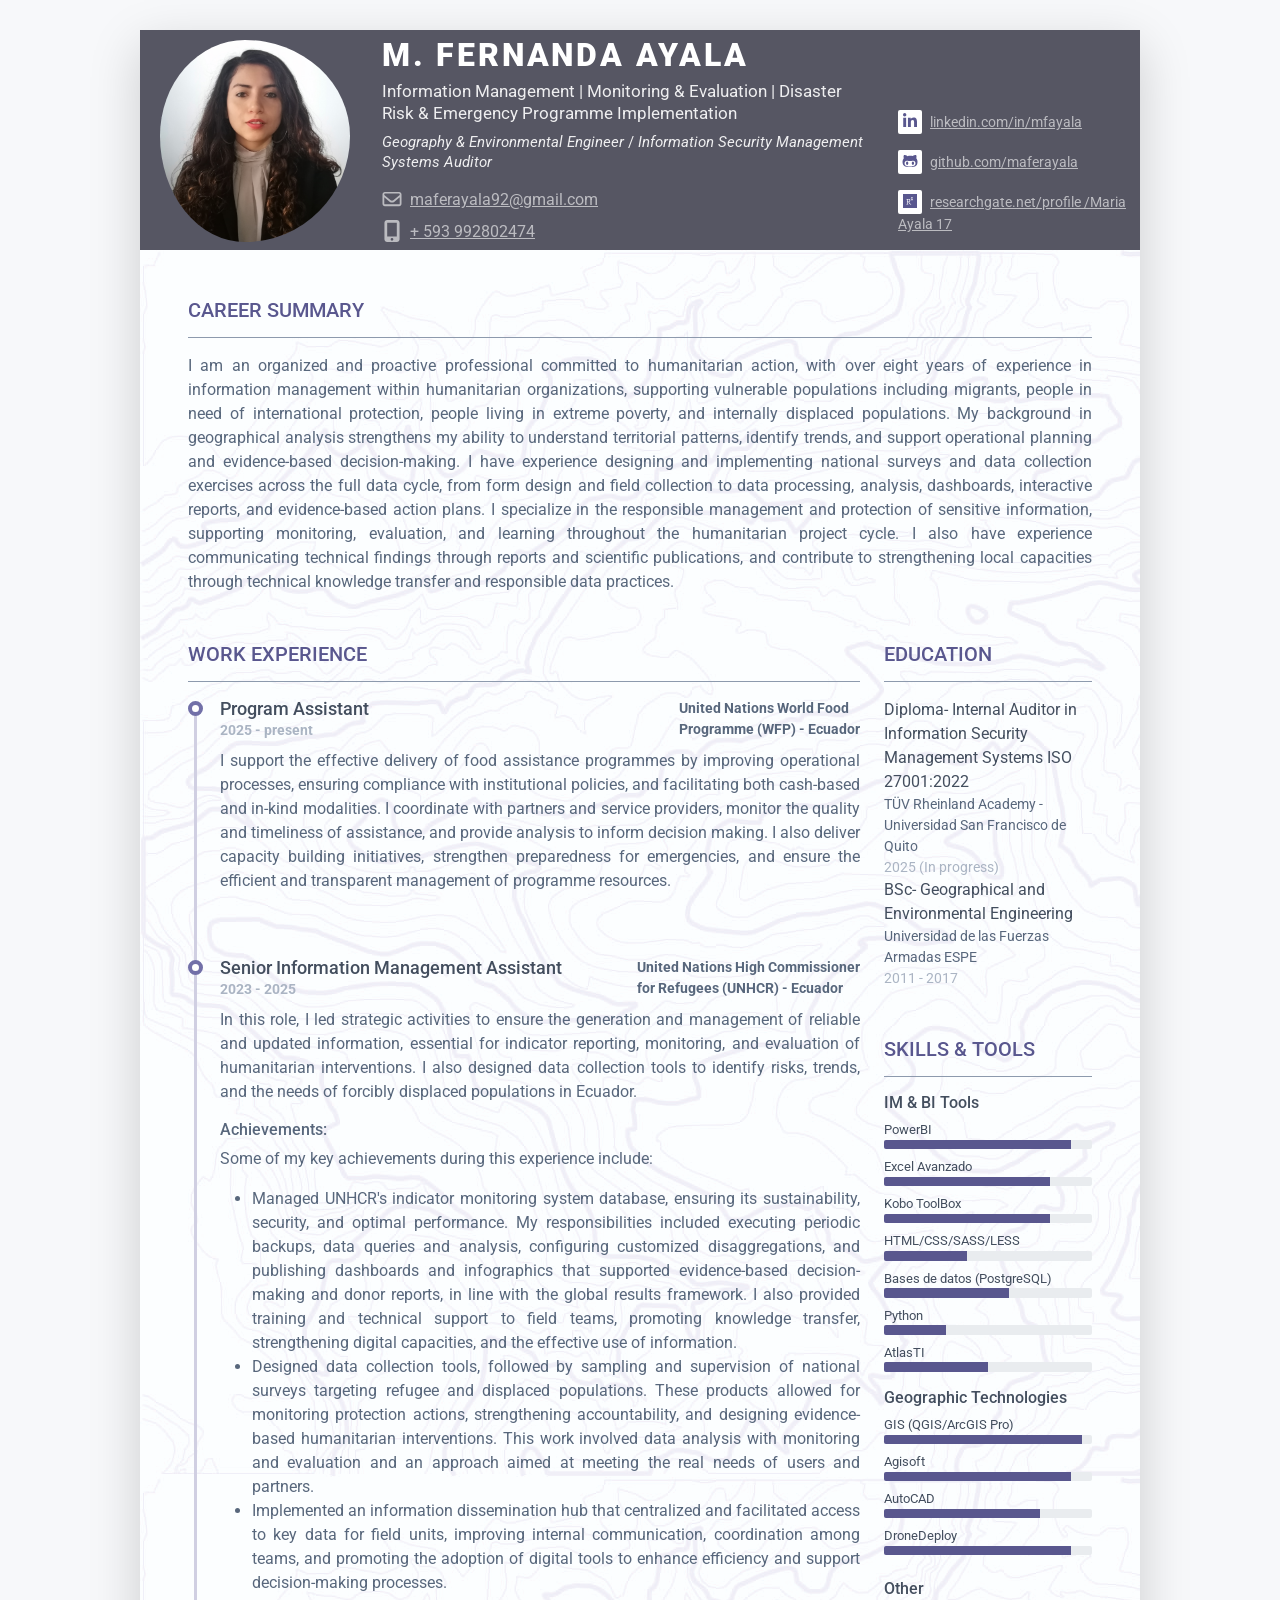
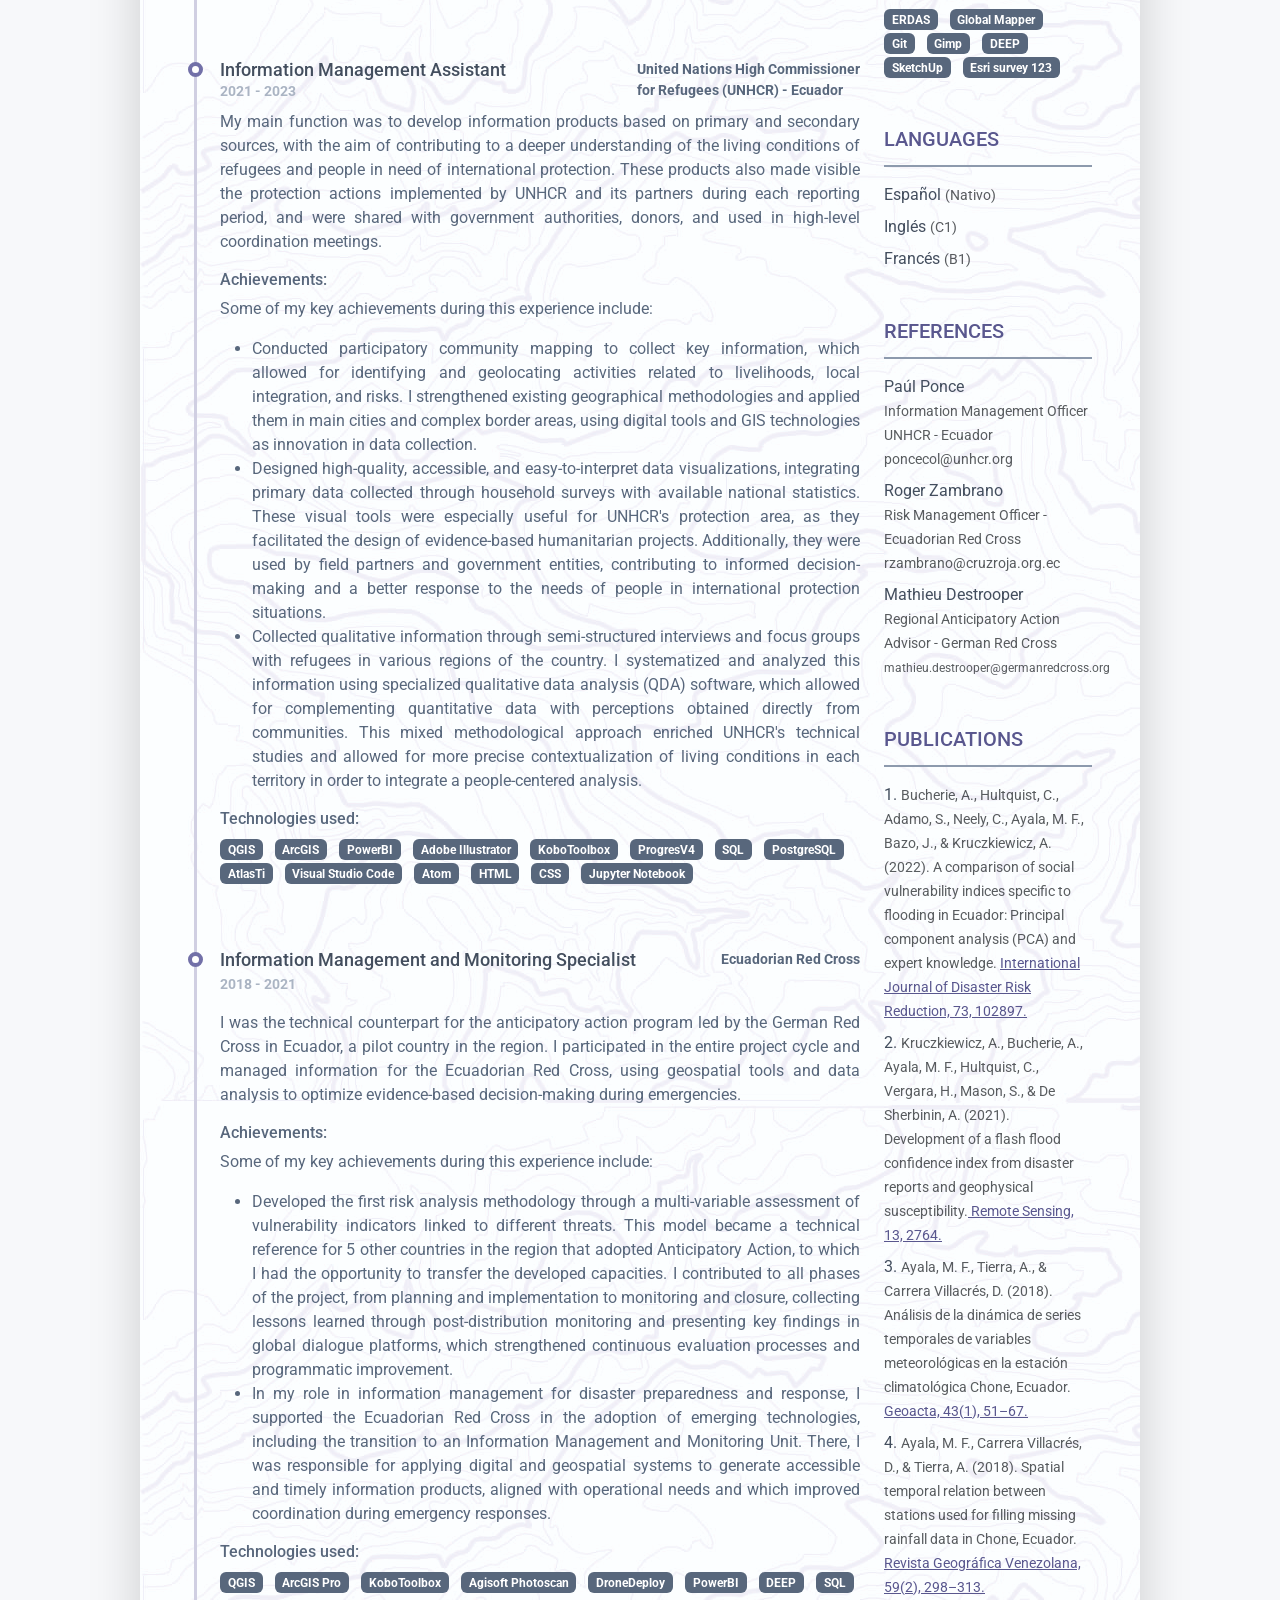
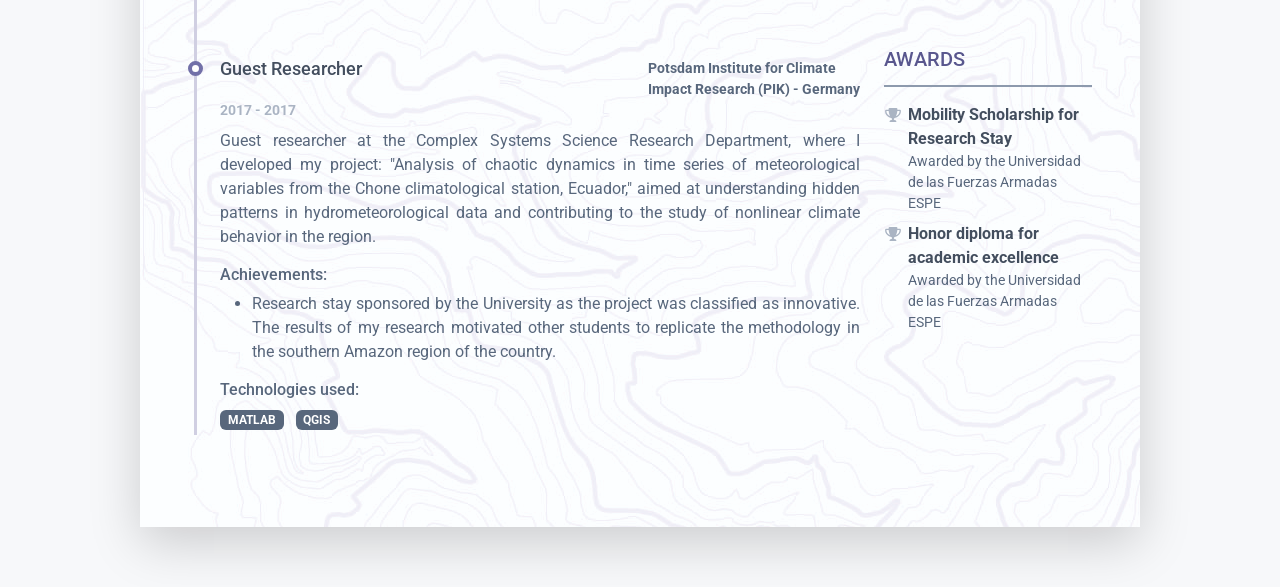
==== cv_adapted_en.html @ bd48703d "Update cv_adapted_en.html" ====
<!DOCTYPE html>
<html lang="es">
<head>
    <title>M. Fernanda Ayala</title>

    <!-- Meta -->
    <meta charset="utf-8">
    <meta http-equiv="X-UA-Compatible" content="IE=edge">
    <meta name="viewport" content="width=device-width, initial-scale=1.0">
    <meta name="description" content="Currículum">
    <link rel="shortcut icon" href="favicon.ico">

    <!-- Google Font -->
    <link href="https://fonts.googleapis.com/css?family=Roboto:300,400,500,700,900" rel="stylesheet">

    <!-- FontAwesome JS-->
    <script defer src="assets/fontawesome/js/all.min.js"></script>

    <!-- Theme CSS -->
    <link id="theme-style" rel="stylesheet" href="style.css">
</head>

<body>

<article class="resume-wrapper text-center position-relative">
    <div class="resume-wrapper-inner mx-auto text-start bg-white shadow-lg">
        <header class="resume-header pt-4 pt-md-0">
            <div class="row">
                <div class="col-block col-md-auto resume-picture-holder text-center text-md-start">
                    <img class="picture" src="images/MF.jpg" alt="">
                </div><!--//col-->
                <div class="col ">
                    <div class="row p-2 justify-content-center justify-content-md-between">
                        <div class="primary-info col-md-8">
                                <h1 class="name mt-0 mb-2 text-white text-uppercase" style="font-size: 2rem; line-height: 1.1;">
                                    M. Fernanda Ayala
                                </h1>
                                
                                <div class="title mb-2" style="font-size: 1.05rem; line-height: 1.3;">
                                    Information Management | Monitoring & Evaluation | Disaster Risk & Emergency Programme Implementation
                                </div>
                                
                                <div class="title mb-3" style="font-size: 0.95rem; line-height: 1.3;">
                                    <em>Geography & Environmental Engineer</em> /
                                    <em>Information Security Management Systems Auditor</em>
                                
                            </div>
                            <ul class="list-unstyled">
                                <li class="mb-2"><a class="text-link" href='https://mail.google.com/mail/?view=cm&fs=1&to=maferayala92@gmail.com'><i
                                        class="far fa-envelope fa-fw me-2" data-fa-transform="grow-3"></i>maferayala92@gmail.com</a>
                                </li>
                                <li><a class="text-link" href="#"><i class="fas fa-mobile-alt fa-fw me-2"
                                                                     data-fa-transform="grow-6"></i>+ 593 992802474</a></li>
                            </ul>
                        </div><!--//primary-info-->
                        <div class="secondary-info col-md-4 mt-6">
                            <ul class="resume-social list-unstyled">
                                <li class="mb-3"><a class="text-link" href="https://www.linkedin.com/in/mfayala/"><span class="fa-container text-center me-2"><i class="fab fa-linkedin-in fa-fw"></i></span>linkedin.com/in/mfayala</a></li>
                                <li class="mb-3"><a class="text-link" href="https://github.com/maferayala"><span class="fa-container text-center me-2"><i class="fab fa-github-alt fa-fw"></i></span>github.com/maferayala</a></li>
                                <li class="mb-3"><a class="text-link" href="https://www.researchgate.net/profile/Maria-Ayala-17"><span class="fa-container text-center me-2"><i class="fab fa-researchgate fa-fw"></i></span>researchgate.net/profile /Maria Ayala 17</a></li>
                            </ul>
                        </div><!--//secondary-info-->
                    </div><!--//row-->
                </div><!--//col-->
            </div><!--//row-->
        </header>

        <div class="resume-body p-5">
            <section class="resume-section summary-section mb-5">
                <h2 class="resume-section-title text-uppercase font-weight-bold pb-3 mb-3">Career Summary</h2>
                <div class="resume-section-content">
                    <p align="justify" class="mb-0">

I am an organized and proactive professional committed to humanitarian action, with over eight years of experience in information management within humanitarian organizations, supporting vulnerable populations including migrants, people in need of international protection, people living in extreme poverty, and internally displaced populations.

My background in geographical analysis strengthens my ability to understand territorial patterns, identify trends, and support operational planning and evidence-based decision-making. I have experience designing and implementing national surveys and data collection exercises across the full data cycle, from form design and field collection to data processing, analysis, dashboards, interactive reports, and evidence-based action plans.

I specialize in the responsible management and protection of sensitive information, supporting monitoring, evaluation, and learning throughout the humanitarian project cycle. I also have experience communicating technical findings through reports and scientific publications, and contribute to strengthening local capacities through technical knowledge transfer and responsible data practices.
                    </section><!--//summary-section-->
            <div class="row">
                    <div class="col-lg-9">
                    <section class="resume-section experience-section mb-5">
                        <h2 class="resume-section-title text-uppercase font-weight-bold pb-3 mb-3">Work Experience</h2>
                        <div class="resume-section-content">
                            <div class="resume-timeline position-relative">

 <article class="resume-timeline-item position-relative pb-5">

                                      <div class="resume-timeline-item-header mb-2">
                                        <div class="d-flex flex-column flex-md-row">
                                            <h3 class="resume-position-title font-weight-bold mb-1">Program Assistant</h3>
                                            <div class="resume-company-name ms-auto">United Nations World Food  <br /> Programme (WFP) - Ecuador</div>
                                        </div><!--//row-->
                                        <div class="resume-position-time mt-n20">2025 - present</div>
                                    </div><!--//resume-timeline-item-header-->
                                    <div class="resume-timeline-item-desc">
                                        <p align="justify">
I support the effective delivery of food assistance programmes by improving operational processes, ensuring compliance with institutional policies, and facilitating both cash-based and in-kind modalities. I coordinate with partners and service providers, monitor the quality and timeliness of assistance, and provide analysis to inform decision making. I also deliver capacity building initiatives, strengthen preparedness for emergencies, and ensure the efficient and transparent management of programme resources.
                                        </p>
                                        
                                    

</div><!--//resume-timeline-item-desc-->

</article><!--//resume-timeline-item-->





                                
                                <article class="resume-timeline-item position-relative pb-5">

                                      <div class="resume-timeline-item-header mb-2">
                                        <div class="d-flex flex-column flex-md-row">
                                            <h3 class="resume-position-title font-weight-bold mb-1">Senior Information
                                                Management Assistant</h3>
                                            <div class="resume-company-name ms-auto">United Nations High Commissioner <br />for Refugees (UNHCR) - Ecuador</div>
                                        </div><!--//row-->
                                        <div class="resume-position-time mt-n20">2023 - 2025</div>
                                    </div><!--//resume-timeline-item-header-->
                                    <div class="resume-timeline-item-desc">
                                        <p align="justify">
In this role, I led strategic activities to ensure the generation and management of reliable and updated information, essential for indicator reporting, monitoring, and evaluation of humanitarian interventions. I also designed data collection tools to identify risks, trends, and the needs of forcibly displaced populations in Ecuador.
                                        
                                        </p>
                                        <h4 class="resume-timeline-item-desc-heading font-weight-bold">
                                            Achievements:</h4>
                                        <p>Some of my key achievements during this experience include:</p>
                                        <ul>
                                              
  <li align="justify">
Managed UNHCR's indicator monitoring system database, ensuring its sustainability, security, and optimal performance. My responsibilities included executing periodic backups, data queries and analysis, configuring customized disaggregations, and publishing dashboards and infographics that supported evidence-based decision-making and donor reports, in line with the global results framework. I also provided training and technical support to field teams, promoting knowledge transfer, strengthening digital capacities, and the effective use of information.
      
                                            </li>
  <li align="justify">
Designed data collection tools, followed by sampling and supervision of national surveys targeting refugee and displaced populations. These products allowed for monitoring protection actions, strengthening accountability, and designing evidence-based humanitarian interventions. This work involved data analysis with monitoring and evaluation and an approach aimed at meeting the real needs of users and partners.
  </li>

                                            
<li align="justify">
Implemented an information dissemination hub that centralized and facilitated access to key data for field units, improving internal communication, coordination among teams, and promoting the adoption of digital tools to enhance efficiency and support decision-making processes.
</li>
                                         
                                            
                                        </ul>
                                    

</div><!--//resume-timeline-item-desc-->

</article><!--//resume-timeline-item-->

<article class="resume-timeline-item position-relative pb-5">
    <div class="resume-timeline-item-header mb-2">
        <div class="d-flex flex-column flex-md-row">
            <h3 class="resume-position-title font-weight-bold mb-1">Information Management Assistant </h3>
            <div class="resume-company-name ms-auto">United Nations High Commissioner <br />for Refugees (UNHCR) - Ecuador</div>
        </div><!--//row-->
        <div class="resume-position-time mt-n20">2021 - 2023</div>
    </div><!--//resume-timeline-item-header-->
    <div class="resume-timeline-item-desc">
        <p align="justify">

My main function was to develop information products based on primary and secondary sources, with the aim of contributing to a deeper understanding of the living conditions of refugees and people in need of international protection. These products also made visible the protection actions implemented by UNHCR and its partners during each reporting period, and were shared with government authorities, donors, and used in high-level coordination meetings.            
            <h4 class="resume-timeline-item-desc-heading font-weight-bold">Achievements:</h4>
        <p>Some of my key achievements during this experience include: </p>
        <ul>
            <li align="justify">
Conducted participatory community mapping to collect key information, which allowed for identifying and geolocating activities related to livelihoods, local integration, and risks. I strengthened existing geographical methodologies and applied them in main cities and complex border areas, using digital tools and GIS technologies as innovation in data collection.                
            </li>
            <li align="justify">
Designed high-quality, accessible, and easy-to-interpret data visualizations, integrating primary data collected through household surveys with available national statistics. These visual tools were especially useful for UNHCR's protection area, as they facilitated the design of evidence-based humanitarian projects. Additionally, they were used by field partners and government entities, contributing to informed decision-making and a better response to the needs of people in international protection situations.            </li>
            
            <li align="justify">
Collected qualitative information through semi-structured interviews and focus groups with refugees in various regions of the country. I systematized and analyzed this information using specialized qualitative data analysis (QDA) software, which allowed for complementing quantitative data with perceptions obtained directly from communities. This mixed methodological approach enriched UNHCR's technical studies and allowed for more precise contextualization of living conditions in each territory in order to integrate a people-centered analysis.            
            </li>
        </ul>
        <h4 class="resume-timeline-item-desc-heading font-weight-bold">Technologies used:</h4>
        <ul class="list-inline">
            <li class="list-inline-item"><span class="badge bg-secondary badge-pill">QGIS</span></li>
            <li class="list-inline-item"><span class="badge bg-secondary badge-pill">ArcGIS</span></li>
            <li class="list-inline-item"><span class="badge bg-secondary badge-pill">PowerBI</span></li>
            <li class="list-inline-item"><span class="badge bg-secondary badge-pill">Adobe Illustrator</span></li>
            <li class="list-inline-item"><span class="badge bg-secondary badge-pill">KoboToolbox</span></li>
            <li class="list-inline-item"><span class="badge bg-secondary badge-pill">ProgresV4</span></li>
            <li class="list-inline-item"><span class="badge bg-secondary badge-pill">SQL</span></li>
            <li class="list-inline-item"><span class="badge bg-secondary badge-pill">PostgreSQL</span></li>

            <li class="list-inline-item"><span class="badge bg-secondary badge-pill">AtlasTi</span></li>

            <li class="list-inline-item"><span class="badge bg-secondary badge-pill">Visual Studio Code</span></li>
            <li class="list-inline-item"><span class="badge bg-secondary badge-pill">Atom</span></li>
            <li class="list-inline-item"><span class="badge bg-secondary badge-pill">HTML</span></li>
            <li class="list-inline-item"><span class="badge bg-secondary badge-pill">CSS</span></li> 
        <li class="list-inline-item"><span class="badge bg-secondary badge-pill">Jupyter Notebook</span></li>


            
            
            
        </ul>
    </div><!--//resume-timeline-item-desc-->
</article><!--//resume-timeline-item-->

                              <article class="resume-timeline-item position-relative pb-5">

    <div class="resume-timeline-item-header mb-2">
        <div class="d-flex flex-column flex-md-row">
            <h3 class="resume-position-title font-weight-bold mb-1">Information Management and Monitoring Specialist</h3>
            <div class="resume-company-name ms-auto">Ecuadorian Red Cross </div>
        </div>
        <div class="resume-position-time">2018 - 2021</div>
    </div>
    <div class="resume-timeline-item-desc">
        <p> 
            <p align="justify">
I was the technical counterpart for the anticipatory action program led by the German Red Cross in Ecuador, a pilot country in the region. I participated in the entire project cycle and managed information for the Ecuadorian Red Cross, using geospatial tools and data analysis to optimize evidence-based decision-making during emergencies.            
            <h4 class="resume-timeline-item-desc-heading font-weight-bold">Achievements:</h4>
        <p>Some of my key achievements during this experience include: </p>
        <ul>
            <li align="justify">

Developed the first risk analysis methodology through a multi-variable assessment of vulnerability indicators linked to different threats. This model became a technical reference for 5 other countries in the region that adopted Anticipatory Action, to which I had the opportunity to transfer the developed capacities. I contributed to all phases of the project, from planning and implementation to monitoring and closure, collecting lessons learned through post-distribution monitoring and presenting key findings in global dialogue platforms, which strengthened continuous evaluation processes and programmatic improvement.            </li>
            <li align="justify">
In my role in information management for disaster preparedness and response, I supported the Ecuadorian Red Cross in the adoption of emerging technologies, including the transition to an Information Management and Monitoring Unit. There, I was responsible for applying digital and geospatial systems to generate accessible and timely information products, aligned with operational needs and which improved coordination during emergency responses.                
            </li>
           
        </ul>
        <h4 class="resume-timeline-item-desc-heading font-weight-bold">Technologies used:</h4>
        <ul class="list-inline">
            <li class="list-inline-item"><span class="badge bg-secondary badge-pill">QGIS</span></li>
            <li class="list-inline-item"><span class="badge bg-secondary badge-pill">ArcGIS Pro</span></li>
            <li class="list-inline-item"><span class="badge bg-secondary badge-pill">KoboToolbox</span></li>
            <li class="list-inline-item"><span class="badge bg-secondary badge-pill">Agisoft Photoscan</span></li>
            <li class="list-inline-item"><span class="badge bg-secondary badge-pill">DroneDeploy</span></li>
            <li class="list-inline-item"><span class="badge bg-secondary badge-pill">PowerBI</span></li>
            <li class="list-inline-item"><span class="badge bg-secondary badge-pill">DEEP</span></li>
            <li class="list-inline-item"><span class="badge bg-secondary badge-pill">SQL</span></li>
        </ul>
    </div>

</article>

<article class="resume-timeline-item position-relative">
    <div class="resume-timeline-item-header mb-2">
        <div class="d-flex flex-column flex-md-row">
            <h3 class="resume-position-title font-weight-bold mb-1">Guest Researcher       </h3>
            <div class="resume-company-name ms-auto">Potsdam Institute for Climate <br />Impact Research (PIK) - Germany</div>
        </div>
        <div class="resume-position-time">2017 - 2017</div>
    </div>
    <div class="resume-timeline-item-desc">
        <p align="justify">
Guest researcher at the Complex Systems Science Research Department, where I developed my project: "Analysis of chaotic dynamics in time series of meteorological variables from the Chone climatological station, Ecuador," aimed at understanding hidden patterns in hydrometeorological data and contributing to the study of nonlinear climate behavior in the region.


        
        </p>
        <h4 class="resume-timeline-item-desc-heading font-weight-bold">Achievements:</h4>
        <ul>
            <li align="justify">
Research stay sponsored by the University as the project was classified as innovative. The results of my research motivated other students to replicate the methodology in the southern Amazon region of the country.
            </li>
        </ul>
        <h4 class="resume-timeline-item-desc-heading font-weight-bold">Technologies used:</h4>
        <ul class="list-inline">
            <li class="list-inline-item"><span class="badge bg-secondary badge-pill">MATLAB</span></li>
            <li class="list-inline-item"><span class="badge bg-secondary badge-pill">QGIS</span></li>
        </ul>
    </div>
</article>

       </div><!--//línea de tiempo de experiencia-->

</div>
</section><!--//sección de experiencia-->
</div>
<div class="col-lg-3">
    <section class="resume-section education-section mb-5">
        <h2 class="resume-section-title text-uppercase font-weight-bold pb-3 mb-3">Education</h2>
        <div class="resume-section-content">
            <ul class="list-unstyled">
                
                 <li>
                    <div class="resume-degree font-weight-bold">Diploma- Internal Auditor in Information Security Management Systems ISO 27001:2022</div>
                    <div class="resume-degree-org">TÜV Rheinland Academy - Universidad San Francisco de Quito</div>
                    <div class="resume-degree-time">2025 (In progress)</div>
                </li>
                
                
                <li>
                    <div class="resume-degree font-weight-bold">BSc- Geographical and Environmental Engineering</div>
                    <div class="resume-degree-org">Universidad de las Fuerzas Armadas ESPE</div>
                    <div class="resume-degree-time">2011 - 2017</div>
                </li>

            </ul>
        </div>
    </section><!--//sección de educación-->

    <section class="resume-section skills-section mb-5">
        <h2 class="resume-section-title text-uppercase font-weight-bold pb-3 mb-3">Skills &amp;
                            Tools</h2>
        <div class="resume-section-content">
            <div class="resume-skill-item">
                <div class="resume-skill-item">
                    <h4 class="resume-skills-cat font-weight-bold">IM & BI Tools</h4>
                    <ul class="list-unstyled">
                        <li class="mb-2">
                            <div class="resume-skill-name">PowerBI</div>
                            <div class="progress resume-progress">
                                <div class="progress-bar theme-progress-bar-dark" role="progressbar"
                                     style="width: 90%" aria-valuenow="25" aria-valuemin="0"
                                     aria-valuemax="100"></div>
                            </div>
                        </li>
                        <li class="mb-2">
                            <div class="resume-skill-name">Excel Avanzado</div>
                            <div class="progress resume-progress">
                                <div class="progress-bar theme-progress-bar-dark" role="progressbar"
                                     style="width: 80%" aria-valuenow="25" aria-valuemin="0"
                                     aria-valuemax="100"></div>
                            </div>
                        </li>
                        <li class="mb-2">
                            <div class="resume-skill-name">Kobo ToolBox</div>
                            <div class="progress resume-progress">
                                <div class="progress-bar theme-progress-bar-dark" role="progressbar"
                                     style="width: 80%" aria-valuenow="25" aria-valuemin="0"
                                     aria-valuemax="100"></div>
                            </div>
                        </li>
                        <li class="mb-2">
                            <div class="resume-skill-name">HTML/CSS/SASS/LESS</div>
                            <div class="progress resume-progress">
                                <div class="progress-bar theme-progress-bar-dark" role="progressbar"
                                     style="width: 40%" aria-valuenow="25" aria-valuemin="0"
                                     aria-valuemax="100"></div>
                            </div>
                        </li>
                        <li class="mb-2">
                            <div class="resume-skill-name">Bases de datos (PostgreSQL)</div>
                            <div class="progress resume-progress">
                                <div class="progress-bar theme-progress-bar-dark" role="progressbar"
                                     style="width: 60%" aria-valuenow="25" aria-valuemin="0"
                                     aria-valuemax="100"></div>
                            </div>
                        </li>
                        <li class="mb-2">
                            <div class="resume-skill-name">Python</div>
                            <div class="progress resume-progress">
                                <div class="progress-bar theme-progress-bar-dark" role="progressbar"
                                     style="width: 30%" aria-valuenow="25" aria-valuemin="0"
                                     aria-valuemax="100"></div>
                            </div>
                        </li>
                        <li class="mb-2">
                            <div class="resume-skill-name">AtlasTI</div>
                            <div class="progress resume-progress">
                                <div class="progress-bar theme-progress-bar-dark" role="progressbar"
                                     style="width: 50%" aria-valuenow="25" aria-valuemin="0"
                                     aria-valuemax="100"></div>
                            </div>
                        </li>
                    </ul>
                </div><!--//elemento de habilidad del currículum-->
                <h4 class="resume-skills-cat font-weight-bold">Geographic Technologies</h4>
                <ul class="list-unstyled mb-4">

                    <li class="mb-2">
                        <div class="resume-skill-name">GIS (QGIS/ArcGIS Pro)</div>
                        <div class="progress resume-progress">
                            <div class="progress-bar theme-progress-bar-dark" role="progressbar"
                                 style="width: 95%" aria-valuenow="25" aria-valuemin="0"
                                 aria-valuemax="100"></div>
                        </div>
                    </li>
                    <li class="mb-2">
                        <div class="resume-skill-name">Agisoft</div>
                        <div class="progress resume-progress">
                            <div class="progress-bar theme-progress-bar-dark" role="progressbar"
                                 style="width: 90%" aria-valuenow="25" aria-valuemin="0"
                                 aria-valuemax="100"></div>
                        </div>
                    </li>
                    <li class="mb-2">
                        <div class="resume-skill-name">AutoCAD</div>
                        <div class="progress resume-progress">
                            <div class="progress-bar theme-progress-bar-dark" role="progressbar"
                                 style="width: 75%" aria-valuenow="25" aria-valuemin="0"
                                 aria-valuemax="100"></div>
                        </div>
                    </li>
                    <li class="mb-2">
                        <div class="resume-skill-name">DroneDeploy</div>
                        <div class="progress resume-progress">
                            <div class="progress-bar theme-progress-bar-dark" role="progressbar"
                                 style="width: 90%" aria-valuenow="25" aria-valuemin="0"
                                 aria-valuemax="100"></div>
                        </div>
                    </li>
                </ul>
            </div><!--//elemento de habilidad del currículum-->

            <div class="resume-skill-item">
                <h4 class="resume-skills-cat font-weight-bold">Other</h4>
                <ul class="list-inline">
                    <li class="list-inline-item"><span class="badge bg-secondary badge-pill">ERDAS</span></li>
                    <li class="list-inline-item"><span class="badge bg-secondary badge-pill">Global Mapper</span></li>
                    <li class="list-inline-item"><span class="badge bg-secondary badge-pill">Git</span></li>
                    <li class="list-inline-item"><span class="badge bg-secondary badge-pill">Gimp</span></li>
                    <li class="list-inline-item"><span class="badge bg-secondary badge-pill">DEEP</span></li>
                    <li class="list-inline-item"><span class="badge bg-secondary badge-pill">SketchUp</span></li>
                    <li class="list-inline-item"><span class="badge bg-secondary badge-pill">Esri survey 123</span></li>
                </ul>
            </div><!--//elemento de habilidad del currículum-->
        </div><!--contenido de la sección de habilidades-->
    </section><!--//sección de habilidades-->
    

    <section class="resume-section language-section mb-5">
        <h2 class="resume-section-title text-uppercase font-weight-bold pb-3 mb-3">Languages</h2>
        <div class="resume-section-content">
            <ul class="list-unstyled resume-lang-list">
                <li class="mb-2"><span class="resume-lang-name font-weight-bold">Español</span> <small class="text-muted font-weight-normal">(Nativo)</small></li>
                <li class="mb-2 align-middle"><span class="resume-lang-name font-weight-bold">Inglés</span> <small class="text-muted font-weight-normal">(C1)</small></li>
                <li><span class="resume-lang-name font-weight-bold">Francés</span> <small class="text-muted font-weight-normal">(B1)</small></li>
            </ul>
        </div>
    </section><!--//sección de idiomas-->

    <section class="resume-section language-section mb-5">
        <h2 class="resume-section-title text-uppercase font-weight-bold pb-3 mb-3">References</h2>
        <div class="resume-section-content">
            <ul class="list-unstyled resume-lang-list">
                <li class="mb-2"><span class="resume-lang-name font-weight-bold">Paúl Ponce<br /></span>
                  <small class="text-muted font-weight-normal">Information Management Officer UNHCR - Ecuador <br />poncecol@unhcr.org</small>
                </li>
                <li class="mb-2 align-middle"><span class="resume-lang-name font-weight-bold">Roger Zambrano <br /></span>
                  <small class="text-muted font-weight-normal">Risk Management Officer - Ecuadorian Red Cross <br />rzambrano@cruzroja.org.ec</small>
                </li>
                <li class="mb-2 align-middle"><span class="resume-lang-name font-weight-bold">Mathieu Destrooper <br /></span> 
                  <small class="text-muted font-weight-normal">Regional Anticipatory Action Advisor - German Red Cross <br /><small class="text-muted font-weight-normal">mathieu.destrooper@germanredcross.org</small></small>
                </li>
            </ul>
        </div>
    </section><!--//sección de referencias-->

   <section class="resume-section language-section mb-5">
                        <h2 class="resume-section-title text-uppercase font-weight-bold pb-3 mb-3">Publications</h2>
                        <div class="resume-section-content">
                            <ul class="list-unstyled resume-lang-list">
                                <li class="mb-2"><span class="resume-lang-name font-weight-bold">1.</span>
                                  <small
                                        class="text-muted font-weight-normal">Bucherie, A., Hultquist, C., Adamo, S., Neely, C., Ayala, M. F., Bazo, J., & Kruczkiewicz, A. (2022). A comparison of social vulnerability indices specific to flooding in Ecuador: Principal component analysis (PCA) and expert knowledge. 
                                     <a href="https://doi.org/10.1016/j.ijdrr.2022.102897" target="_blank"> International Journal of Disaster Risk Reduction, 73, 102897.</a> </small>
                                </li>
                                <li class="mb-2"><span class="resume-lang-name font-weight-bold">2.</span>
                                  <small
                                        class="text-muted font-weight-normal">Kruczkiewicz, A., Bucherie, A., Ayala, M. F., Hultquist, C., Vergara, H., Mason, S., & De Sherbinin, A. (2021). Development of a flash flood confidence index from disaster reports and geophysical susceptibility.<a href="https://doi.org/10.3390/rs13142764" target="_blank"> Remote Sensing, 13, 2764.
                                  </a></small>
                                </li>
                                <li class="mb-2"><span class="resume-lang-name font-weight-bold">3.</span>
                                  <small
                                        class="text-muted font-weight-normal">Ayala, M. F., Tierra, A., & Carrera Villacrés, D. (2018). Análisis de la dinámica de series temporales de variables meteorológicas en la estación climatológica Chone, Ecuador. <a href="https://revistas.unlp.edu.ar/geoacta/article/view/13319" target="_blank">Geoacta, 43(1), 51–67.
                                  </a></small>
                                </li>
                                <li class="mb-2"><span class="resume-lang-name font-weight-bold">4.</span>
                                  <small
                                        class="text-muted font-weight-normal">Ayala, M. F., Carrera Villacrés, D., & Tierra, A. (2018). Spatial temporal relation between stations used for filling missing rainfall data in Chone, Ecuador. <a href="https://www.redalyc.org/journal/3477/347760473005/html/" target="_blank">Revista Geográfica Venezolana, 59(2), 298–313.
                                  </a></small>
                                </li>

                            </ul>
                        </div>
                    </section><!--//Publications-section-->


    <section class="resume-section reference-section mb-5">
        <h2 class="resume-section-title text-uppercase font-weight-bold pb-3 mb-3">Awards</h2>
        <div class="resume-section-content">
            <ul class="list-unstyled resume-awards-list">
                <li class="mb-2 ps-4 position-relative">
                    <i class="resume-award-icon fas fa-trophy position-absolute"
                       data-fa-transform="shrink-2"></i>
                    <div class="resume-award-name">Mobility Scholarship for Research Stay</div>
                    <div class="resume-award-desc">Awarded by the Universidad de las Fuerzas Armadas ESPE</div>
                </li>
                <li class="mb-0 ps-4 position-relative">
                    <i class="resume-award-icon fas fa-trophy position-absolute"
                       data-fa-transform="shrink-2"></i>
                    <div class="resume-award-name">Honor diploma for academic excellence</div>
                    <div class="resume-award-desc">Awarded by the Universidad de las Fuerzas Armadas ESPE</div>
                </li>
            </ul>
        </div>
    </section><!--//sección de premios-->
</div>
</div><!--//fila-->
</div><!--//cuerpo del currículum-->

</div>

<meta charset="UTF-8">
<title>Título</title>
</head>
<body>

</body>
</html>
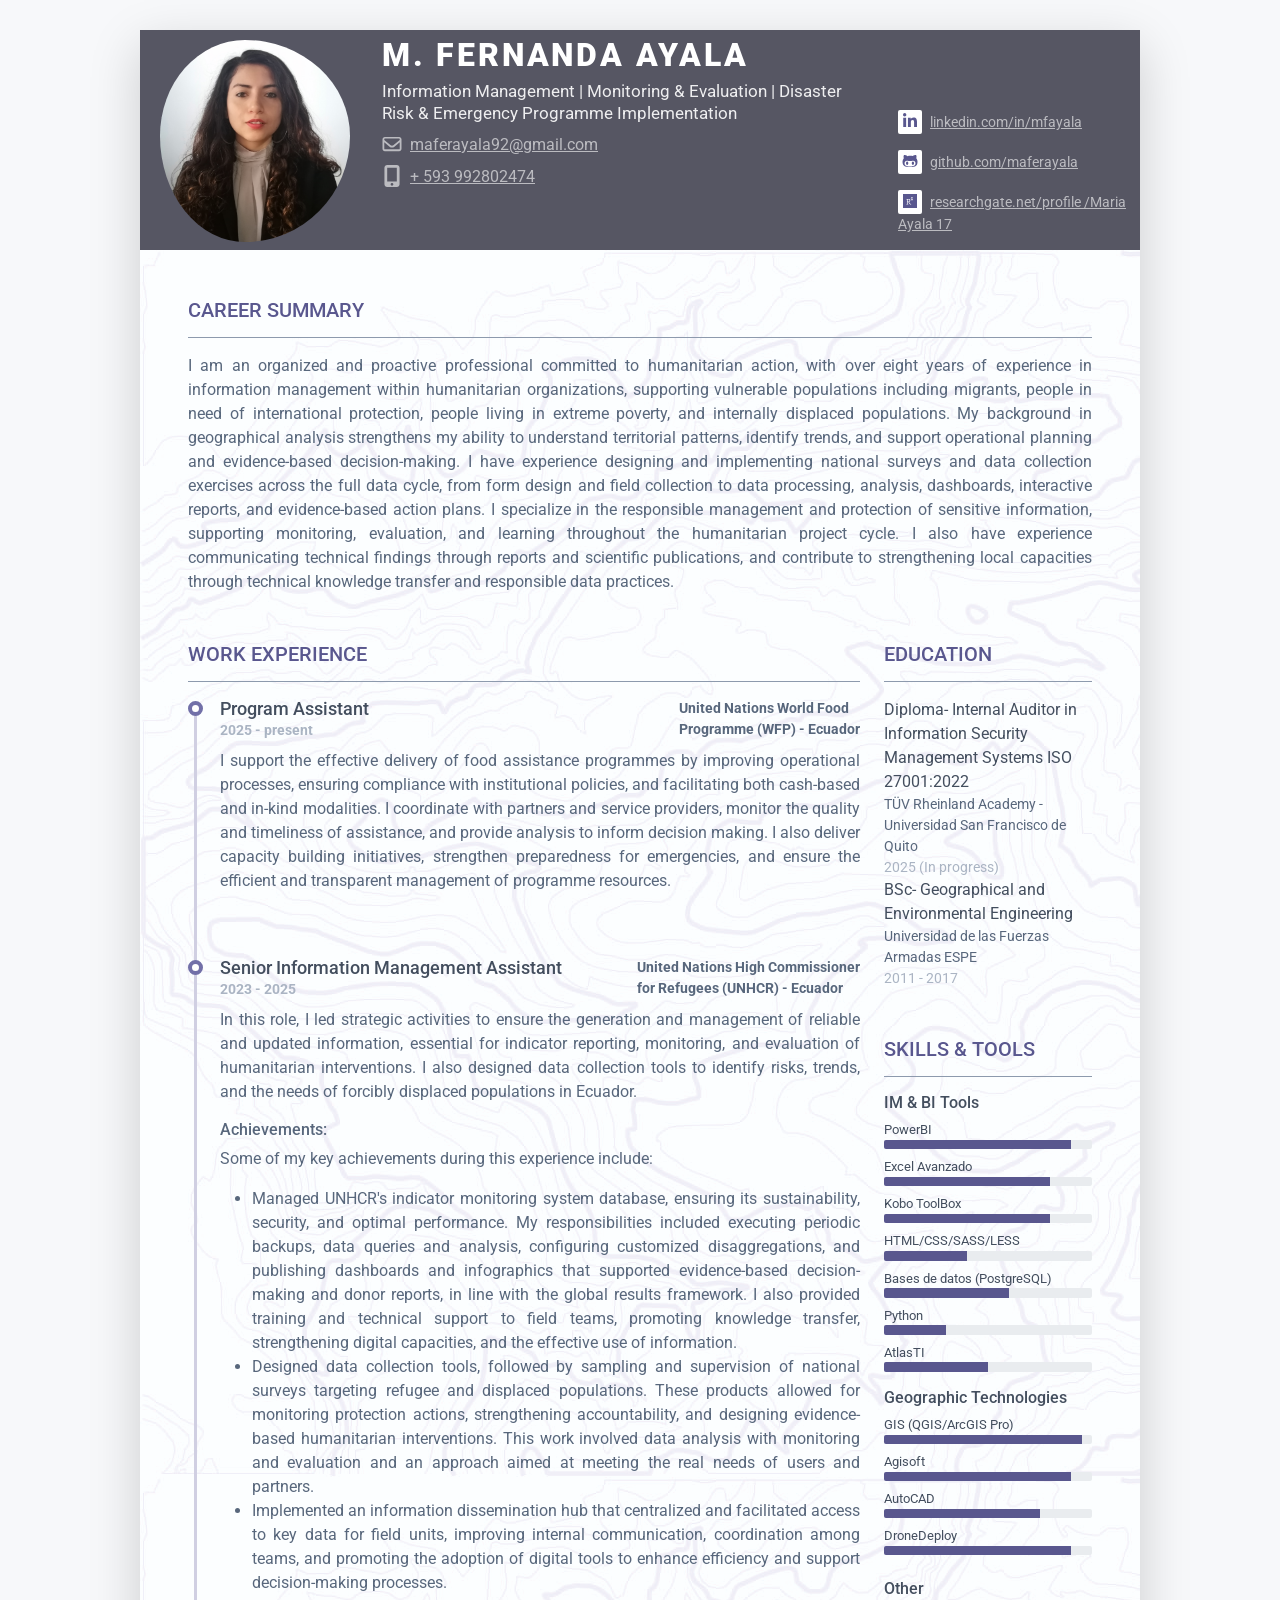
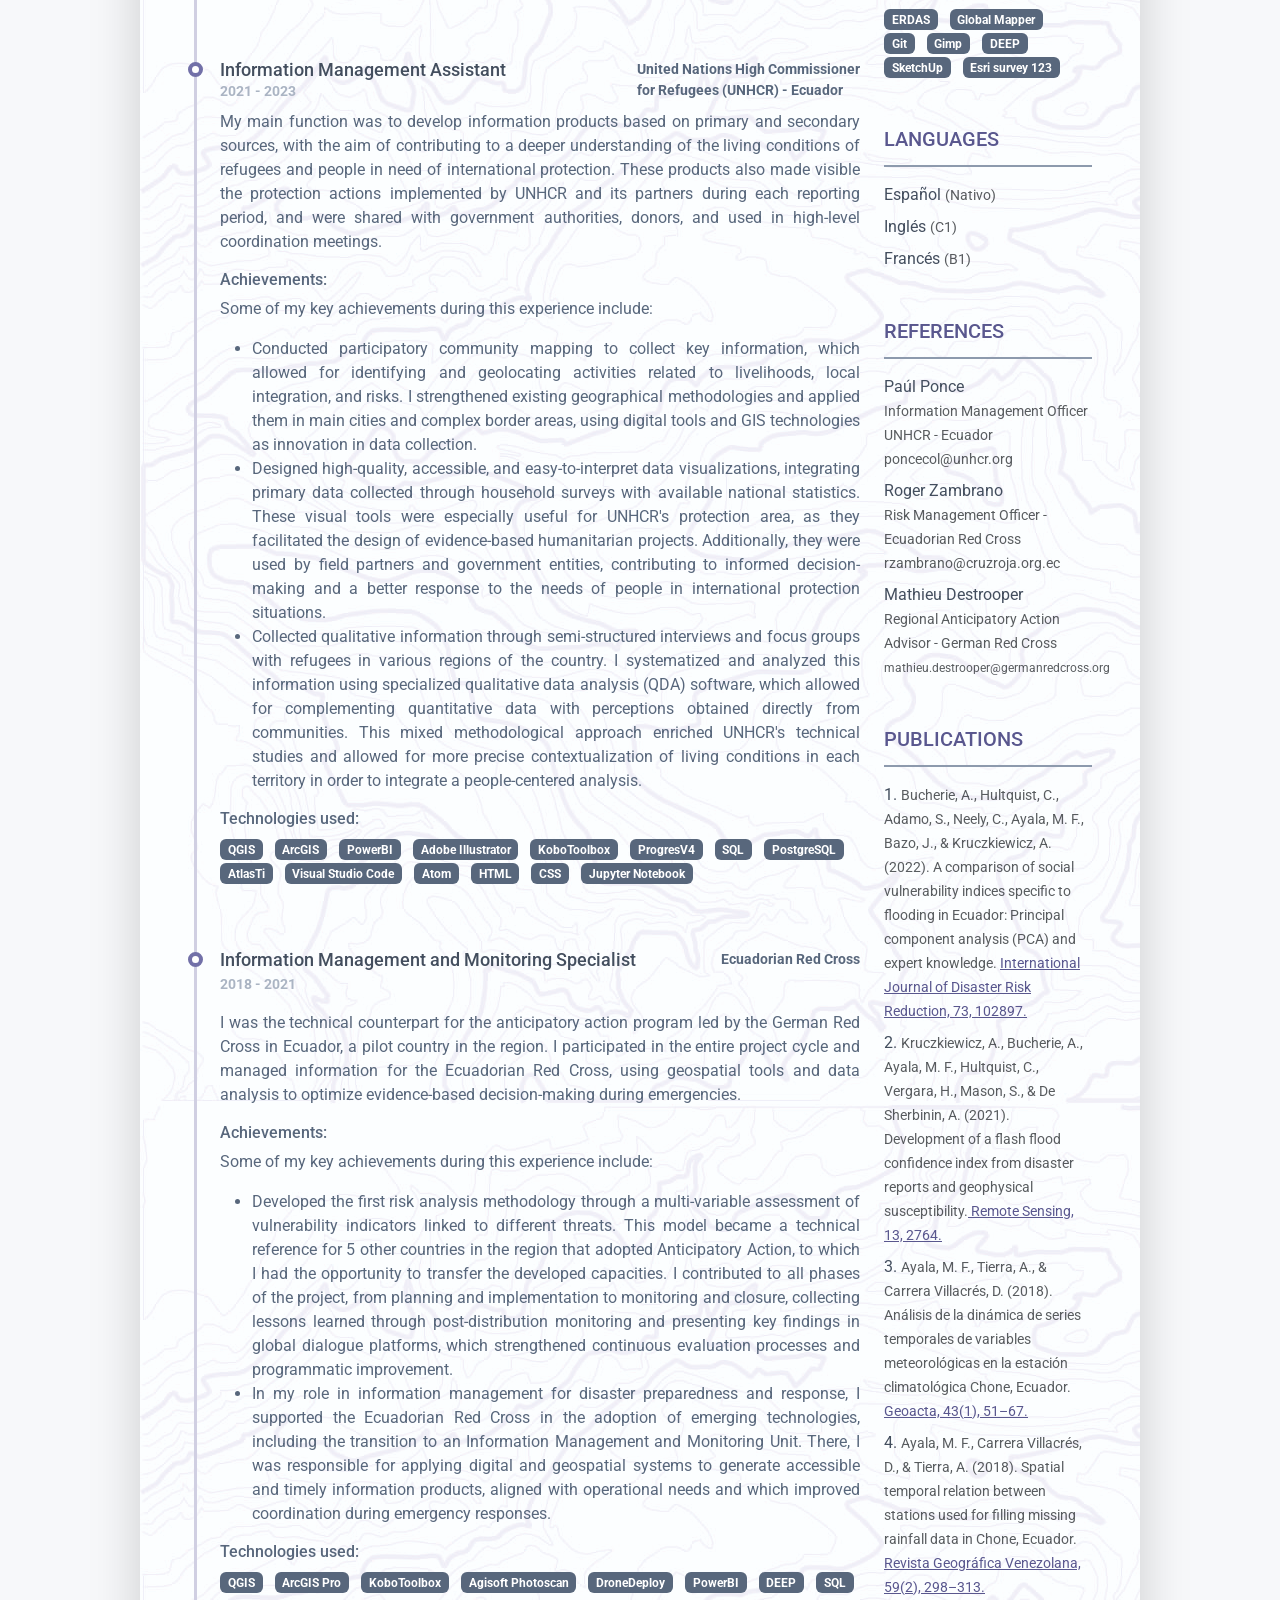
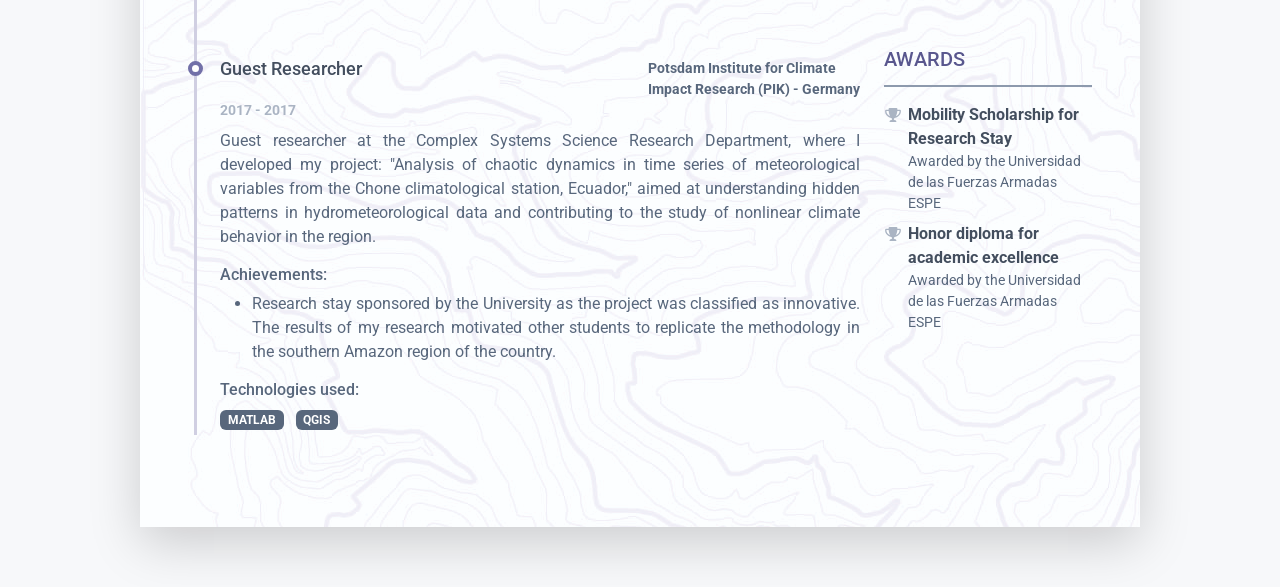
==== commit 8095533f: "Update cv_adapted_en.html" ====
--- a/cv_adapted_en.html
+++ b/cv_adapted_en.html
@@ -40,11 +40,7 @@
                                     Information Management | Monitoring & Evaluation | Disaster Risk & Emergency Programme Implementation
                                 </div>
                                 
-                                <div class="title mb-3" style="font-size: 0.95rem; line-height: 1.3;">
-                                    <em>Geography & Environmental Engineer</em> /
-                                    <em>Information Security Management Systems Auditor</em>
-                                
-                            </div>
+                               
                             <ul class="list-unstyled">
                                 <li class="mb-2"><a class="text-link" href='https://mail.google.com/mail/?view=cm&fs=1&to=maferayala92@gmail.com'><i
                                         class="far fa-envelope fa-fw me-2" data-fa-transform="grow-3"></i>maferayala92@gmail.com</a>
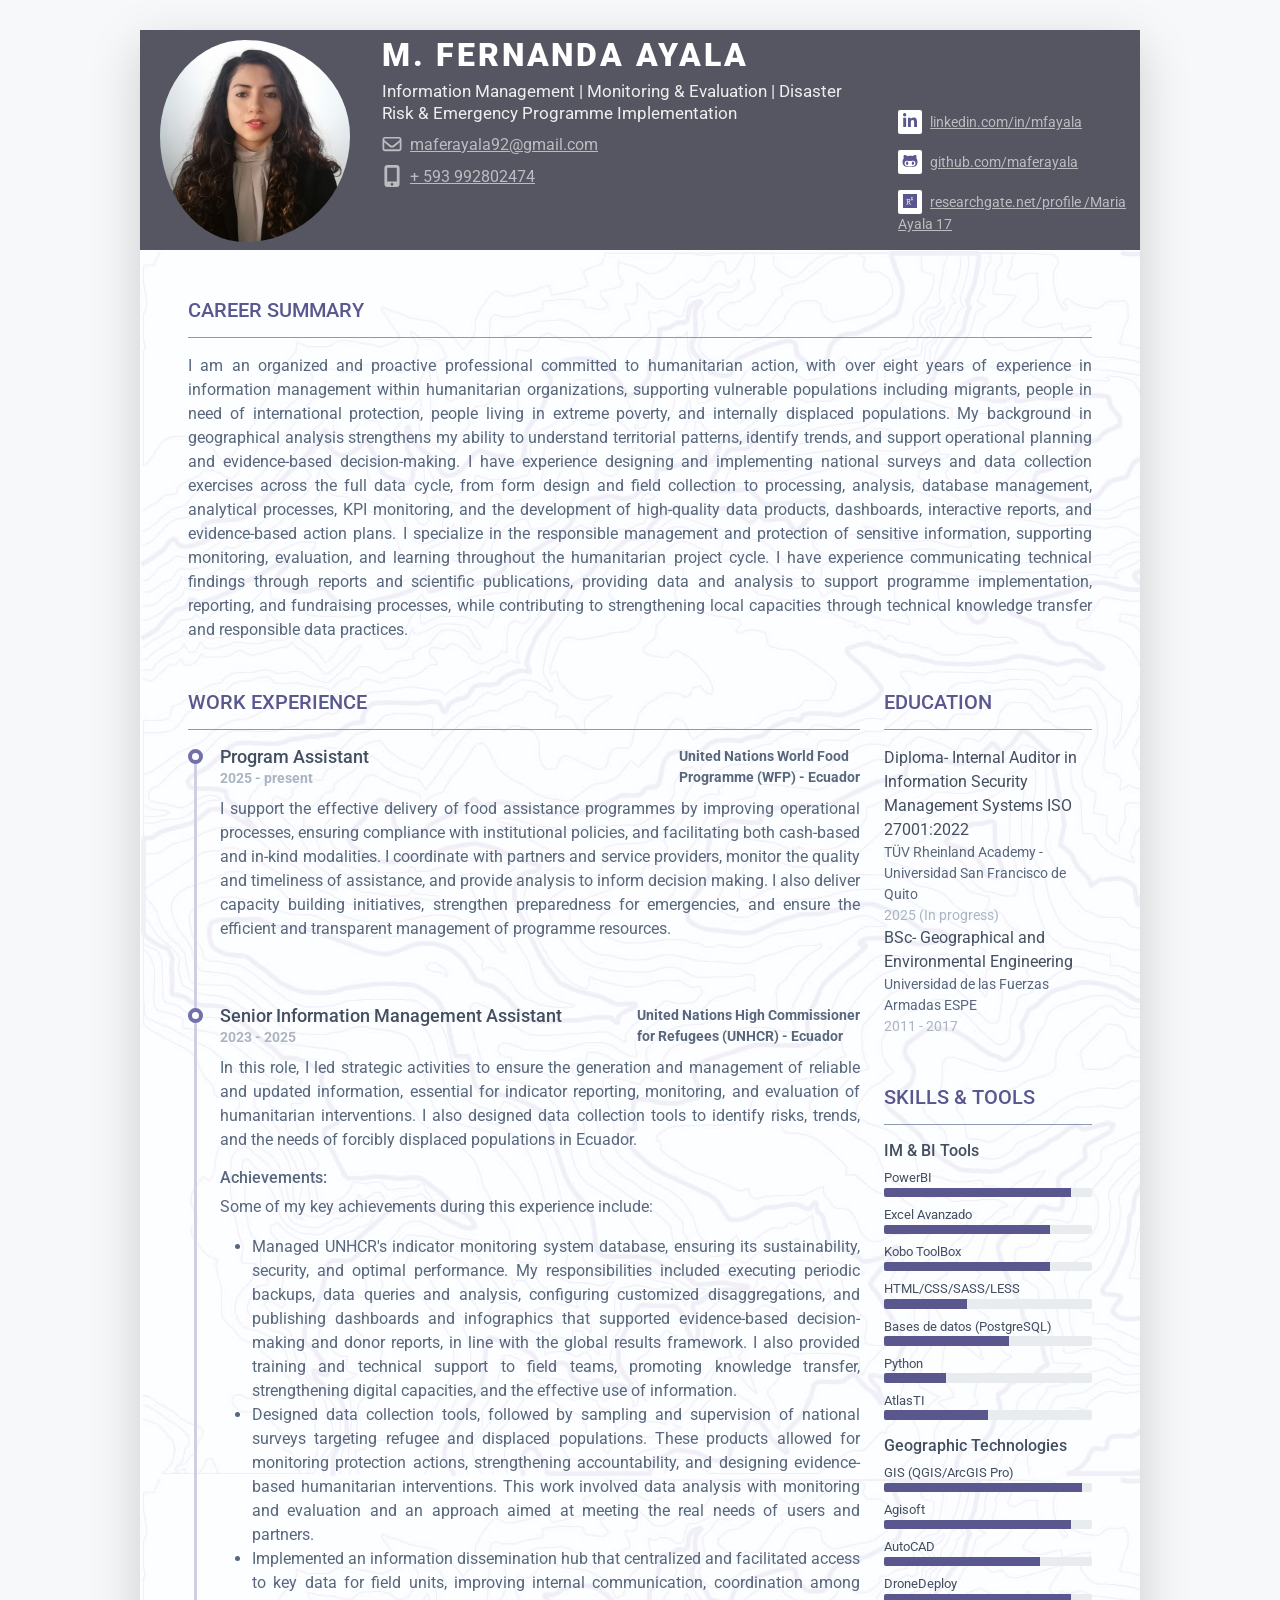
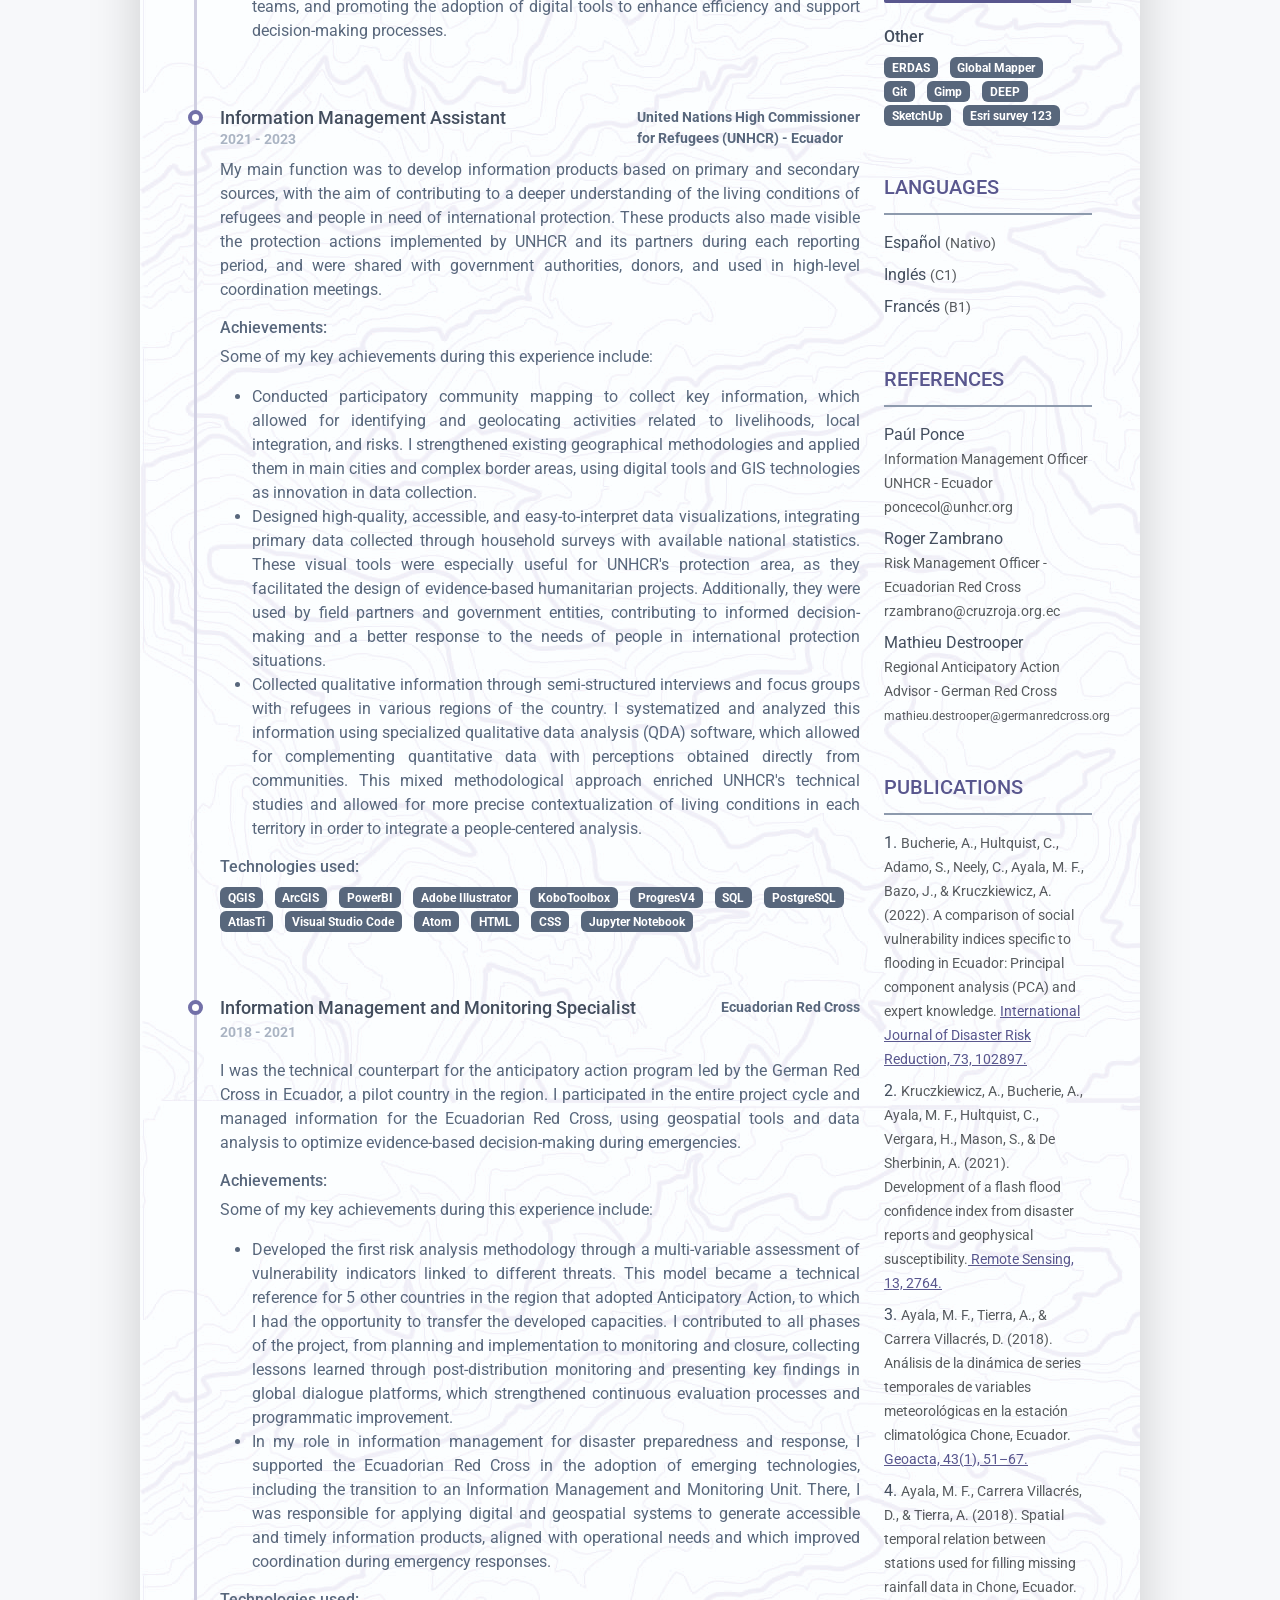
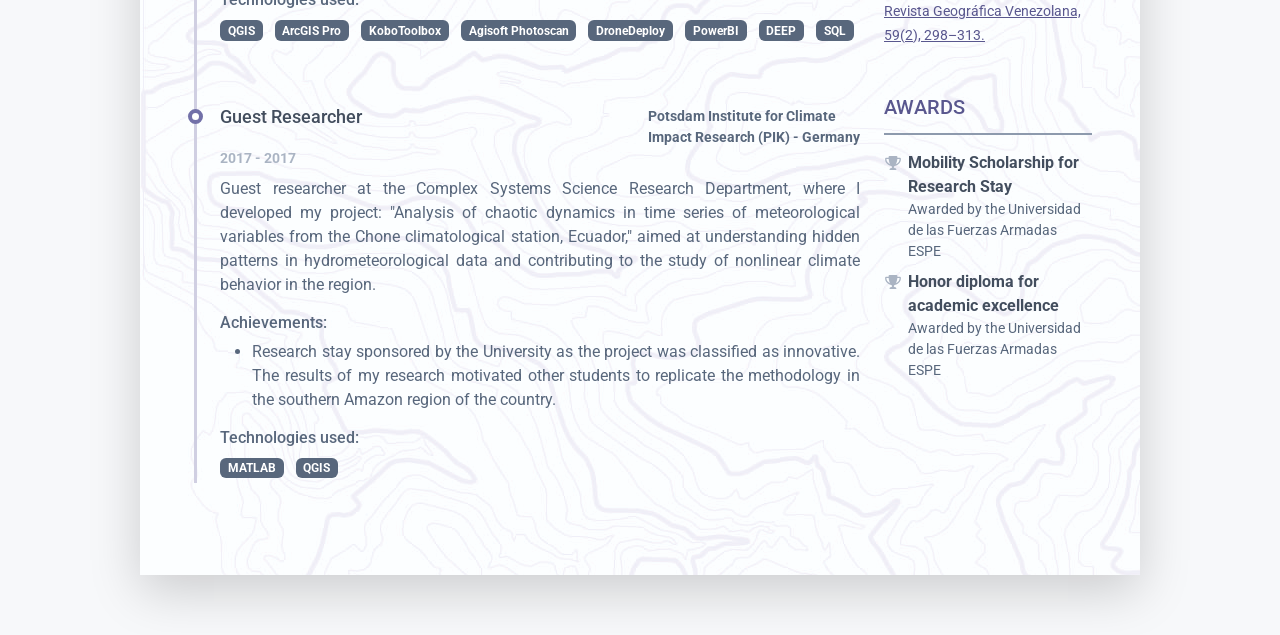
==== commit cf8a5ce7: "Update cv_adapted_en.html" ====
--- a/cv_adapted_en.html
+++ b/cv_adapted_en.html
@@ -67,11 +67,15 @@
                 <div class="resume-section-content">
                     <p align="justify" class="mb-0">
 
-I am an organized and proactive professional committed to humanitarian action, with over eight years of experience in information management within humanitarian organizations, supporting vulnerable populations including migrants, people in need of international protection, people living in extreme poverty, and internally displaced populations.
-
-My background in geographical analysis strengthens my ability to understand territorial patterns, identify trends, and support operational planning and evidence-based decision-making. I have experience designing and implementing national surveys and data collection exercises across the full data cycle, from form design and field collection to data processing, analysis, dashboards, interactive reports, and evidence-based action plans.
-
-I specialize in the responsible management and protection of sensitive information, supporting monitoring, evaluation, and learning throughout the humanitarian project cycle. I also have experience communicating technical findings through reports and scientific publications, and contribute to strengthening local capacities through technical knowledge transfer and responsible data practices.
+I am an organized and proactive professional committed to humanitarian action, with over eight years of experience in information management within humanitarian organizations, 
+                        supporting vulnerable populations including migrants, people in need of international protection, people living in extreme poverty, and internally displaced populations. 
+                        My background in geographical analysis strengthens my ability to understand territorial patterns, identify trends, and support operational planning and evidence-based decision-making.
+                        I have experience designing and implementing national surveys and data collection exercises across the full data cycle, from form design and field collection to processing, analysis, database management, analytical processes,
+                        KPI monitoring, and the development of high-quality data products, dashboards, interactive reports, and evidence-based action plans.
+
+I specialize in the responsible management and protection of sensitive information, supporting monitoring, evaluation, and learning throughout the humanitarian project cycle. I have experience communicating technical
+                        findings through reports and scientific publications, providing data and analysis to support programme implementation, reporting, and fundraising processes, while contributing to strengthening
+                        local capacities through technical knowledge transfer and responsible data practices.
                     </section><!--//summary-section-->
             <div class="row">
                     <div class="col-lg-9">
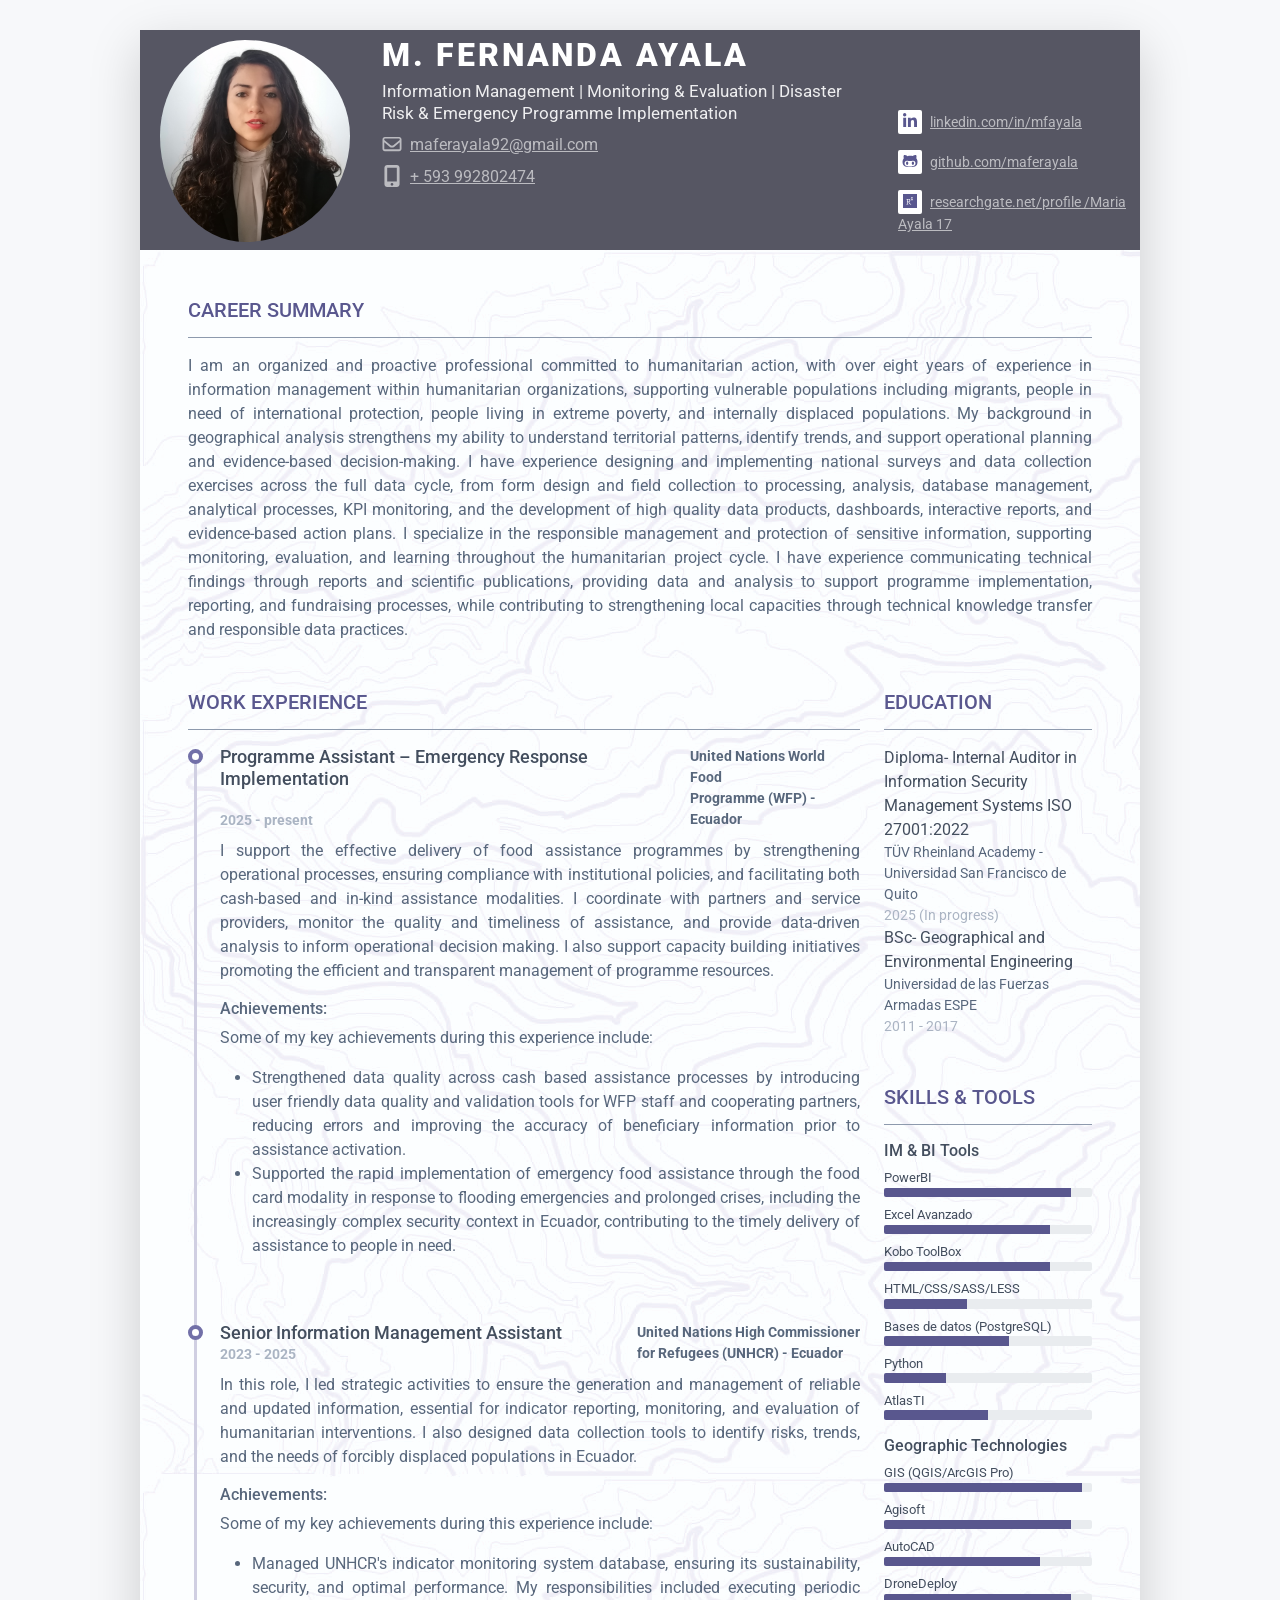
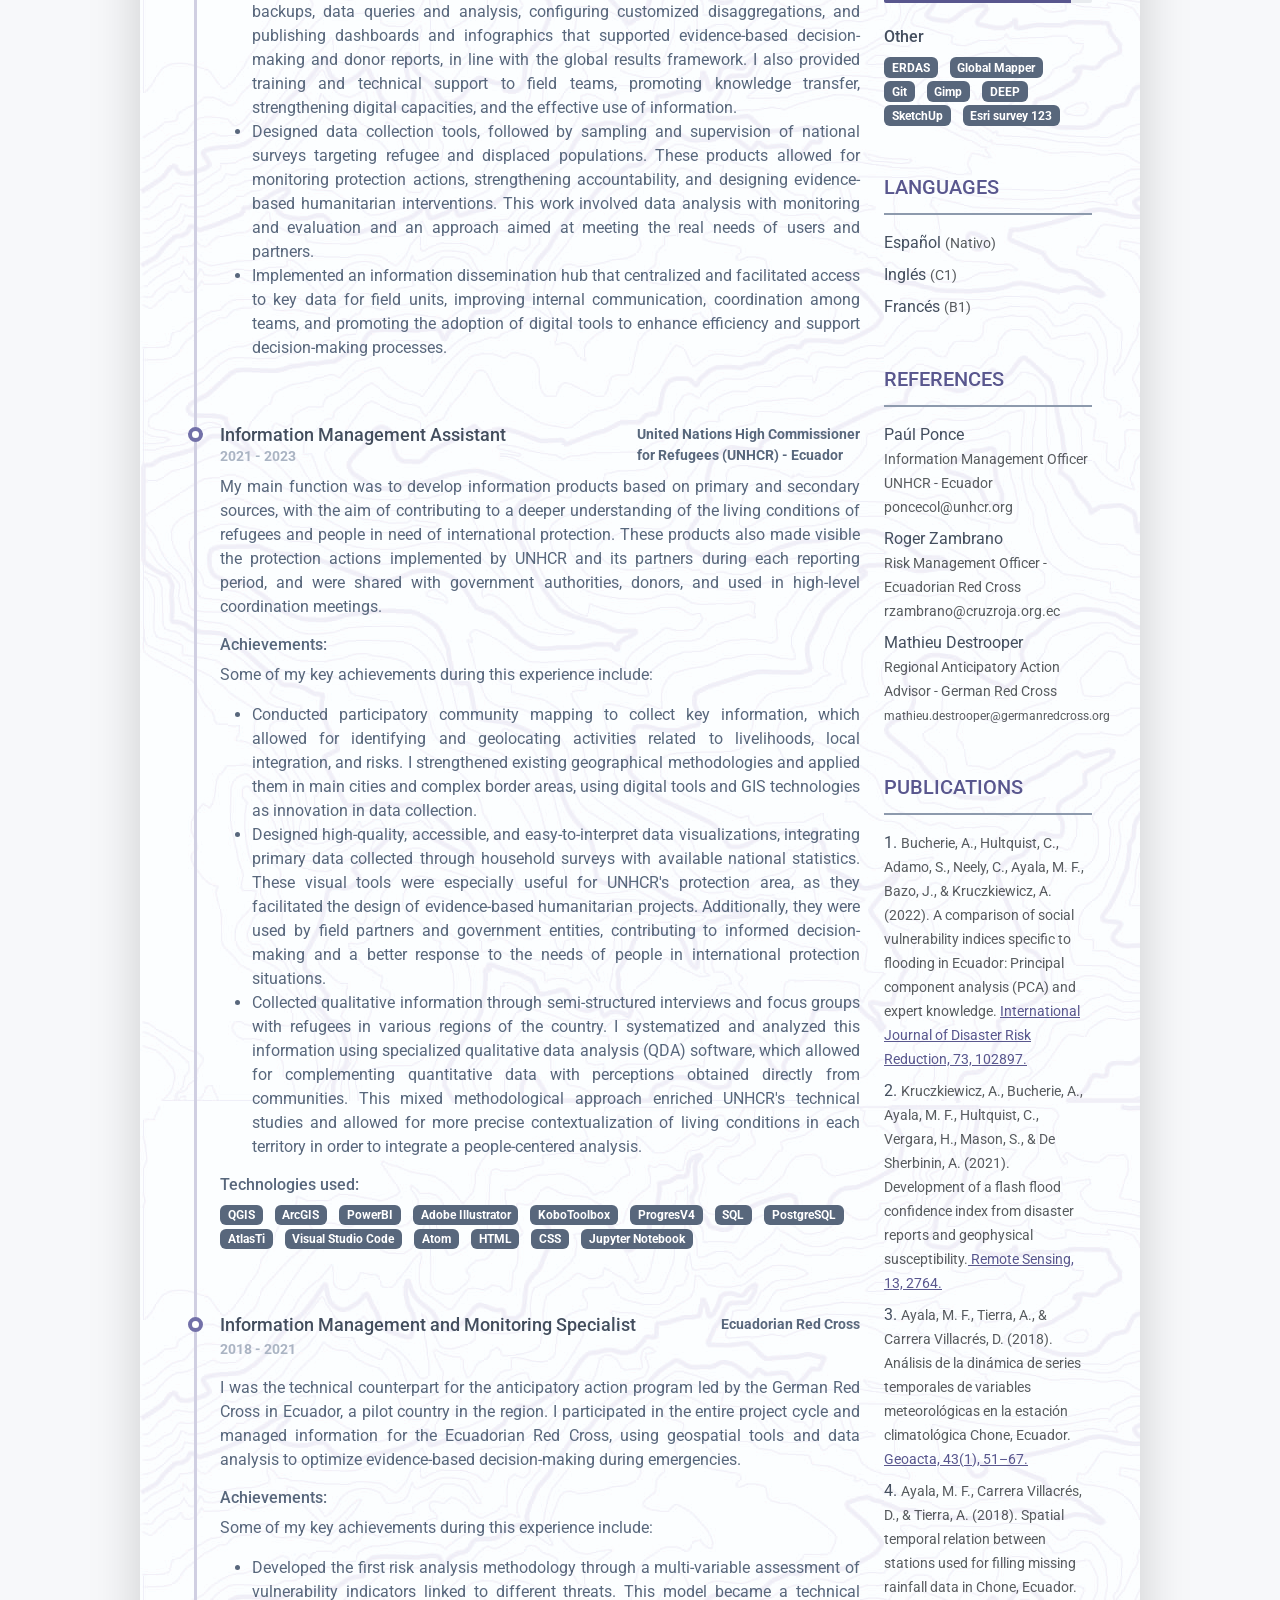
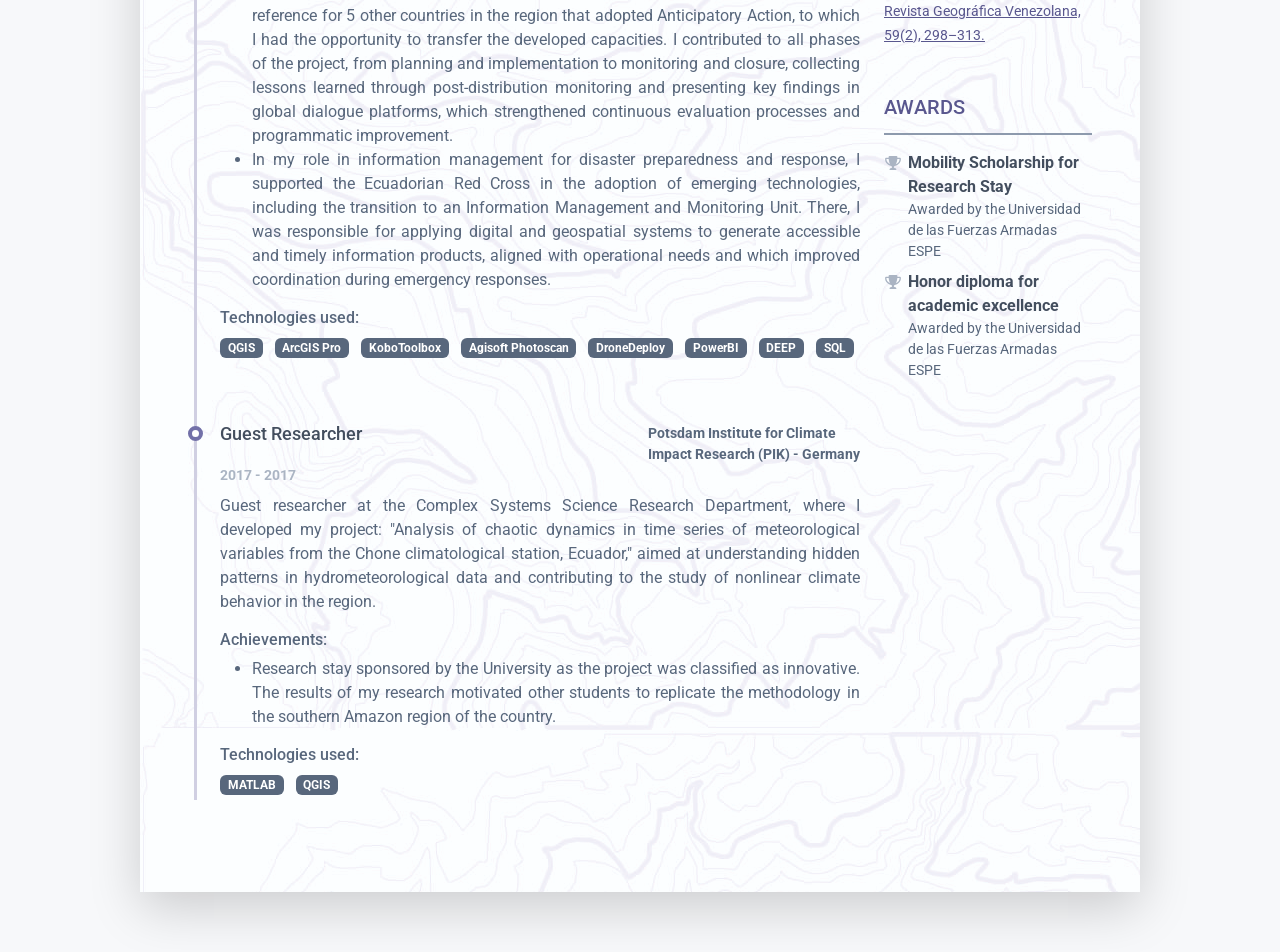
==== commit 462ff722: "Update cv_adapted_en.html" ====
--- a/cv_adapted_en.html
+++ b/cv_adapted_en.html
@@ -71,7 +71,7 @@
                         supporting vulnerable populations including migrants, people in need of international protection, people living in extreme poverty, and internally displaced populations. 
                         My background in geographical analysis strengthens my ability to understand territorial patterns, identify trends, and support operational planning and evidence-based decision-making.
                         I have experience designing and implementing national surveys and data collection exercises across the full data cycle, from form design and field collection to processing, analysis, database management, analytical processes,
-                        KPI monitoring, and the development of high-quality data products, dashboards, interactive reports, and evidence-based action plans.
+                        KPI monitoring, and the development of high quality data products, dashboards, interactive reports, and evidence-based action plans.
 
 I specialize in the responsible management and protection of sensitive information, supporting monitoring, evaluation, and learning throughout the humanitarian project cycle. I have experience communicating technical
                         findings through reports and scientific publications, providing data and analysis to support programme implementation, reporting, and fundraising processes, while contributing to strengthening
@@ -88,16 +88,25 @@
 
                                       <div class="resume-timeline-item-header mb-2">
                                         <div class="d-flex flex-column flex-md-row">
-                                            <h3 class="resume-position-title font-weight-bold mb-1">Program Assistant</h3>
+                                            <h3 class="resume-position-title font-weight-bold mb-1">Programme Assistant – Emergency Response Implementation</h3>
                                             <div class="resume-company-name ms-auto">United Nations World Food  <br /> Programme (WFP) - Ecuador</div>
                                         </div><!--//row-->
                                         <div class="resume-position-time mt-n20">2025 - present</div>
                                     </div><!--//resume-timeline-item-header-->
                                     <div class="resume-timeline-item-desc">
                                         <p align="justify">
-I support the effective delivery of food assistance programmes by improving operational processes, ensuring compliance with institutional policies, and facilitating both cash-based and in-kind modalities. I coordinate with partners and service providers, monitor the quality and timeliness of assistance, and provide analysis to inform decision making. I also deliver capacity building initiatives, strengthen preparedness for emergencies, and ensure the efficient and transparent management of programme resources.
-                                        </p>
-                                        
+                                    I support the effective delivery of food assistance programmes by strengthening operational processes, ensuring compliance with institutional policies, and facilitating both cash-based and in-kind assistance modalities. 
+                                            I coordinate with partners and service providers, monitor the quality and timeliness of assistance, and provide data-driven analysis to inform operational decision making. I also support capacity building initiatives promoting the efficient and transparent management of programme resources.                                        </p>
+                                         <h4 class="resume-timeline-item-desc-heading font-weight-bold">
+                                            Achievements:</h4>
+                                        <p>Some of my key achievements during this experience include:</p>
+                                        <ul>
+                                              
+  <li align="justify">
+Strengthened data quality across cash based assistance processes by introducing user friendly data quality and validation tools for WFP staff and cooperating partners, reducing errors and improving the accuracy of beneficiary information prior to assistance activation.      
+                                            </li>
+  <li align="justify">
+Supported the rapid implementation of emergency food assistance through the food card modality in response to flooding emergencies and prolonged crises, including the increasingly complex security context in Ecuador, contributing to the timely delivery of assistance to people in need.  </li>
                                     
 
 </div><!--//resume-timeline-item-desc-->
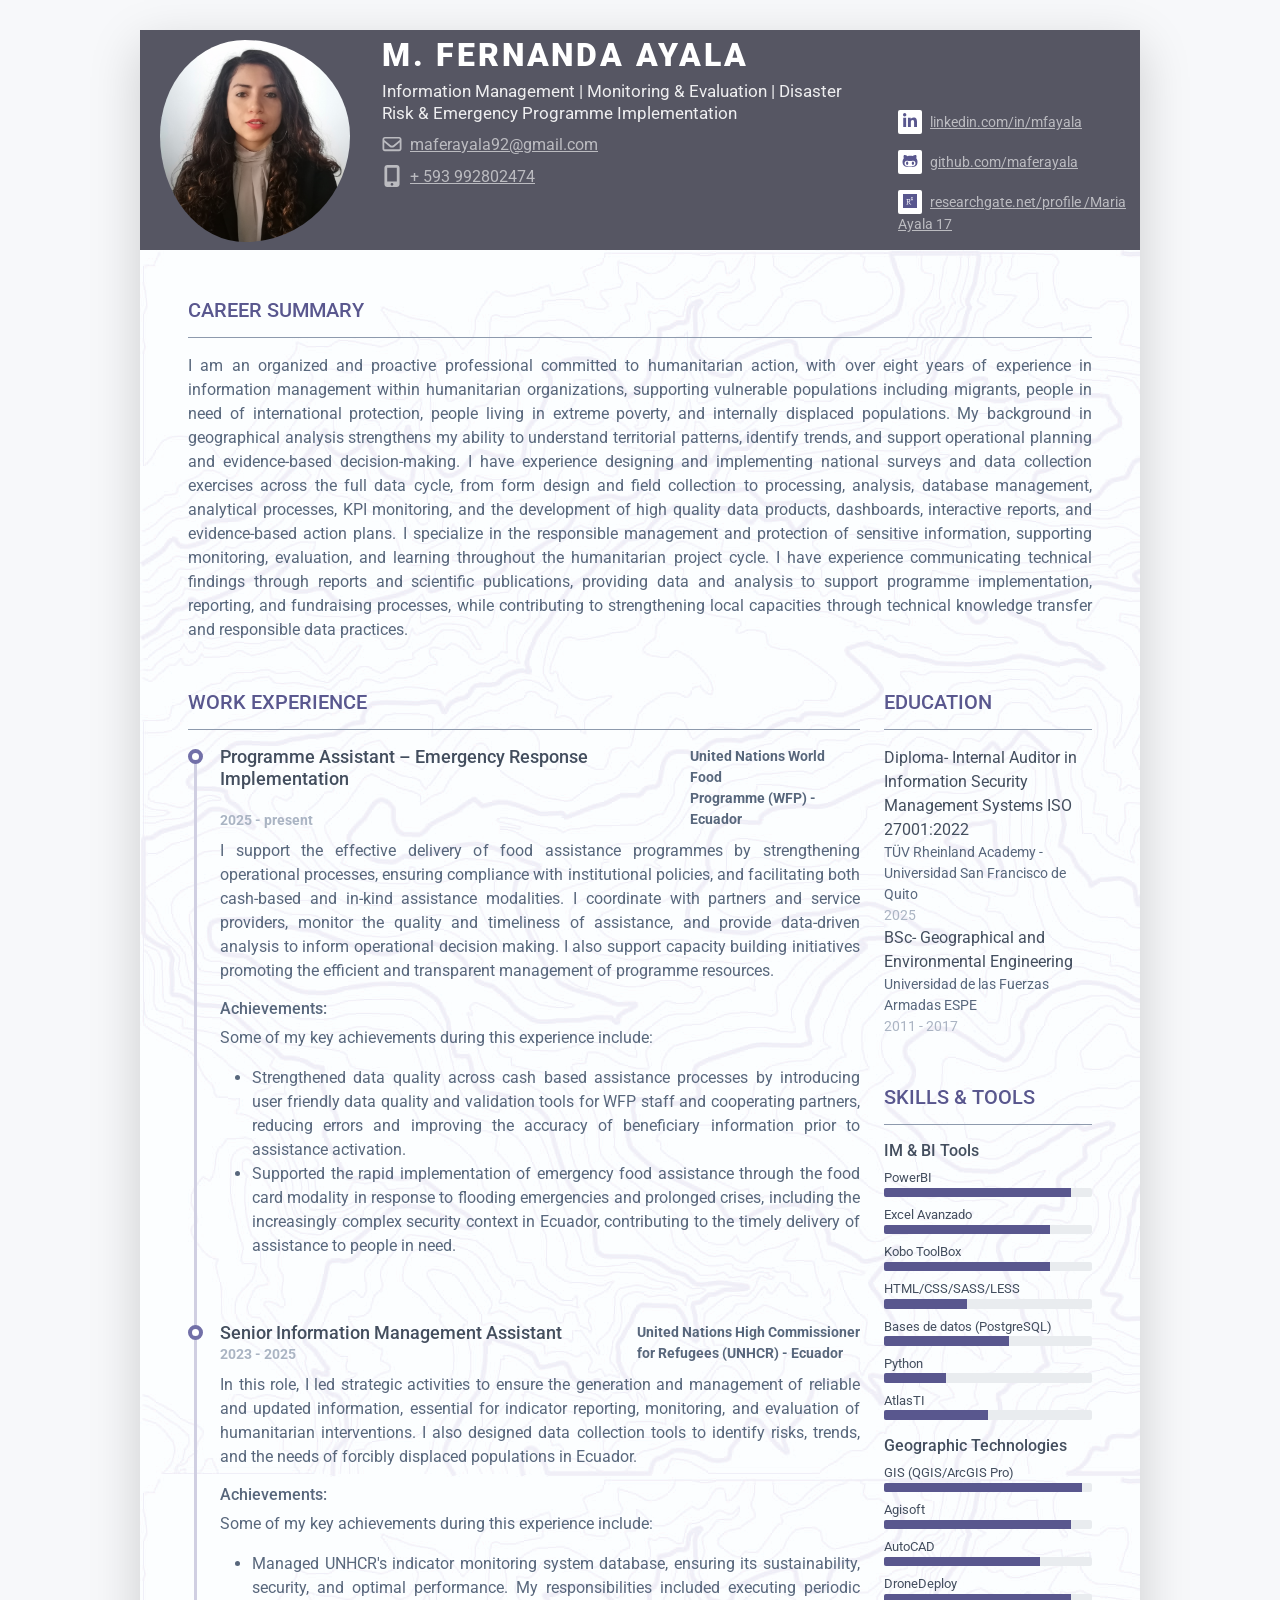
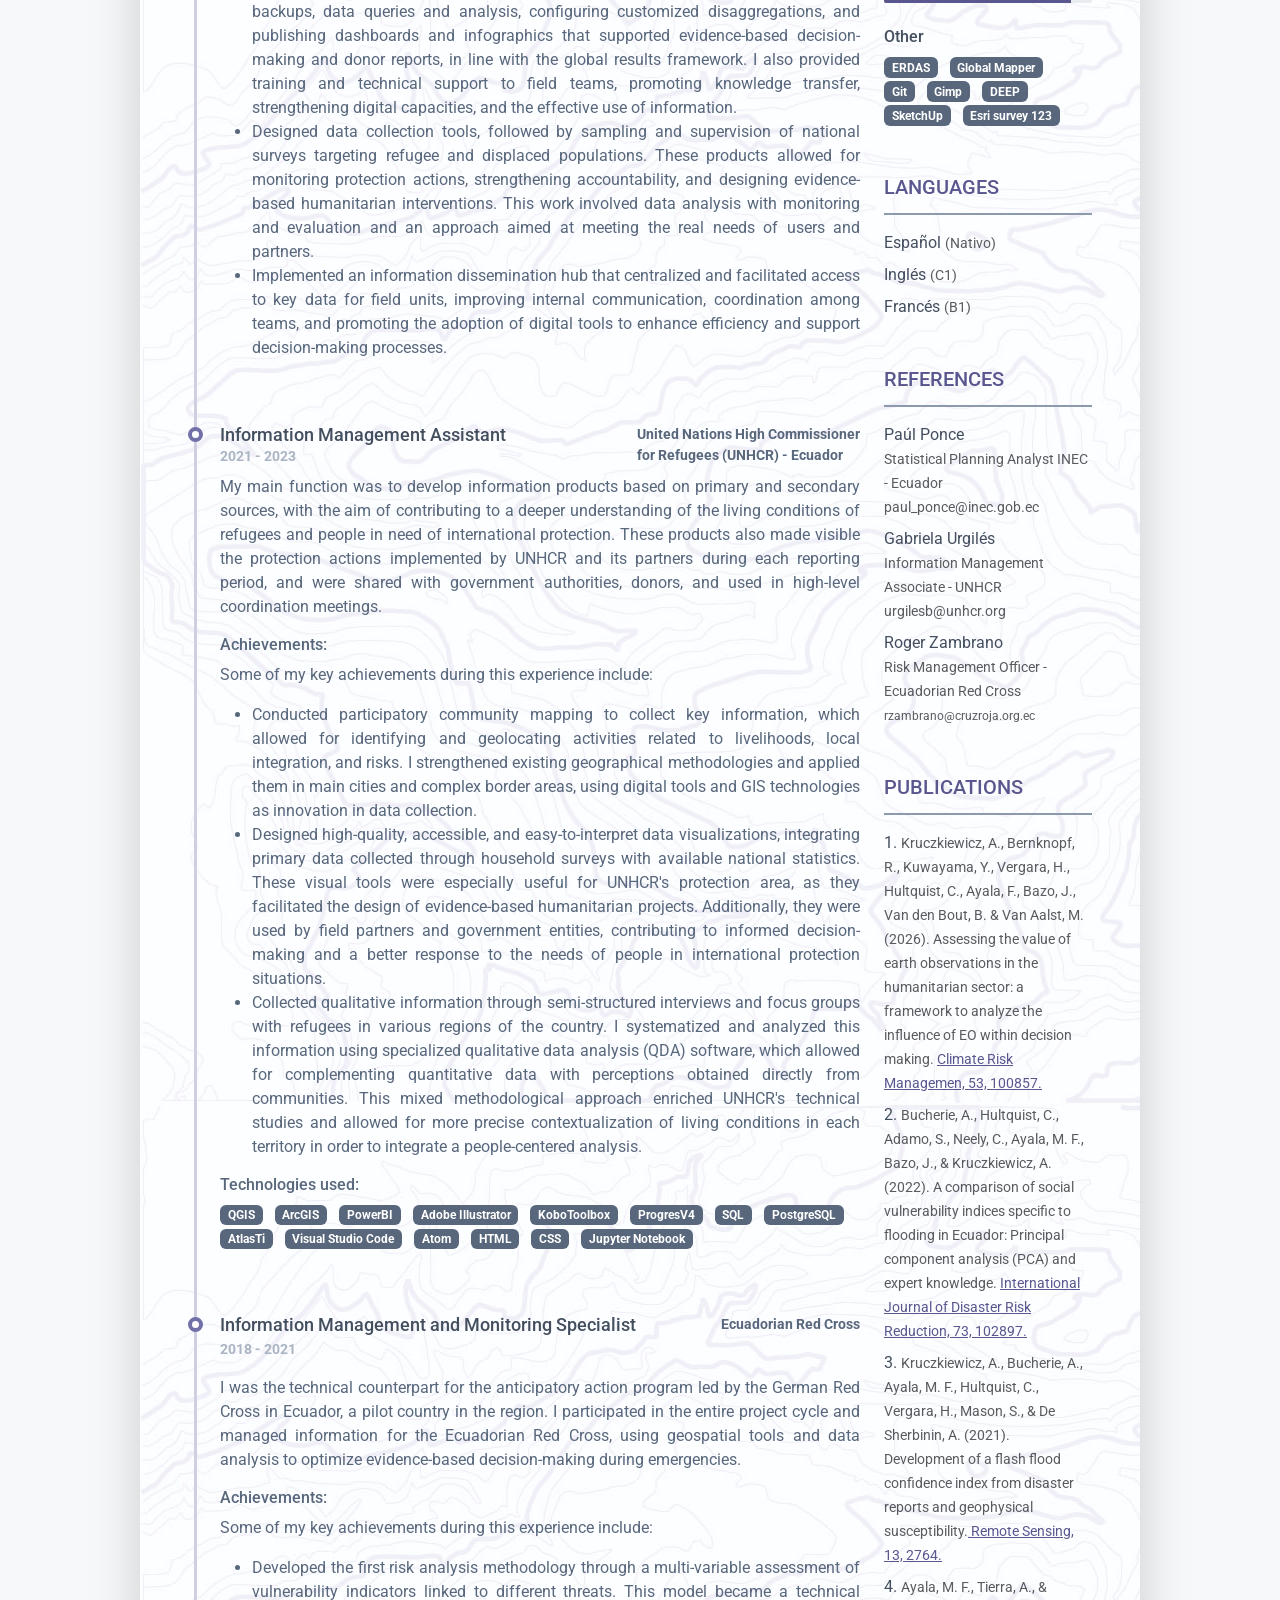
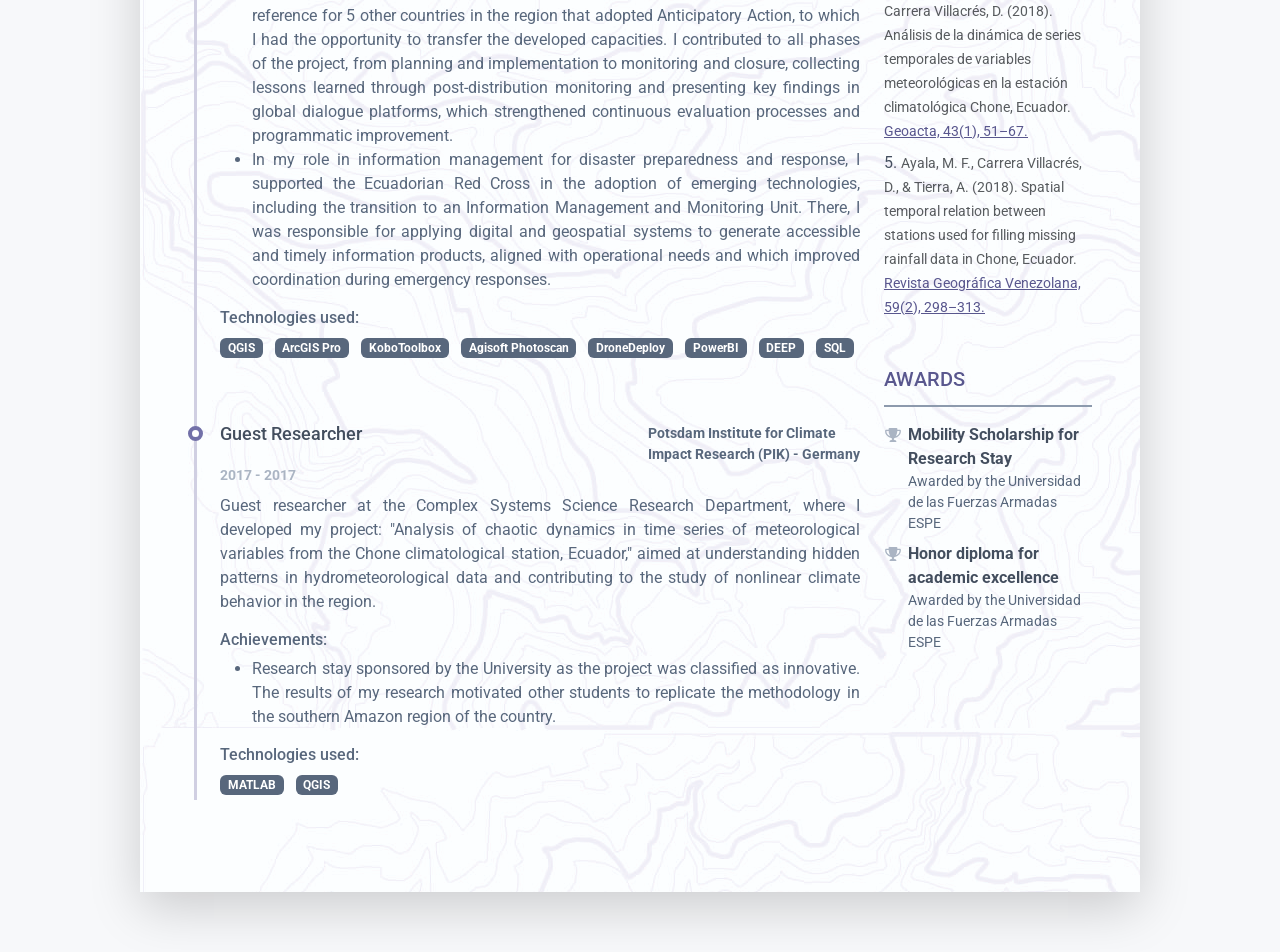
==== commit 0a3cff8a: "Update cv_adapted_en.html" ====
--- a/cv_adapted_en.html
+++ b/cv_adapted_en.html
@@ -293,7 +293,7 @@
                  <li>
                     <div class="resume-degree font-weight-bold">Diploma- Internal Auditor in Information Security Management Systems ISO 27001:2022</div>
                     <div class="resume-degree-org">TÜV Rheinland Academy - Universidad San Francisco de Quito</div>
-                    <div class="resume-degree-time">2025 (In progress)</div>
+                    <div class="resume-degree-time">2025</div>
                 </li>
                 
                 
@@ -443,13 +443,13 @@
         <div class="resume-section-content">
             <ul class="list-unstyled resume-lang-list">
                 <li class="mb-2"><span class="resume-lang-name font-weight-bold">Paúl Ponce<br /></span>
-                  <small class="text-muted font-weight-normal">Information Management Officer UNHCR - Ecuador <br />poncecol@unhcr.org</small>
-                </li>
-                <li class="mb-2 align-middle"><span class="resume-lang-name font-weight-bold">Roger Zambrano <br /></span>
-                  <small class="text-muted font-weight-normal">Risk Management Officer - Ecuadorian Red Cross <br />rzambrano@cruzroja.org.ec</small>
-                </li>
-                <li class="mb-2 align-middle"><span class="resume-lang-name font-weight-bold">Mathieu Destrooper <br /></span> 
-                  <small class="text-muted font-weight-normal">Regional Anticipatory Action Advisor - German Red Cross <br /><small class="text-muted font-weight-normal">mathieu.destrooper@germanredcross.org</small></small>
+                  <small class="text-muted font-weight-normal">Statistical Planning Analyst INEC - Ecuador <br />paul_ponce@inec.gob.ec</small>
+                </li>
+                <li class="mb-2 align-middle"><span class="resume-lang-name font-weight-bold">Gabriela Urgilés <br /></span>
+                  <small class="text-muted font-weight-normal">Information Management Associate - UNHCR <br />urgilesb@unhcr.org</small>
+                </li>
+                <li class="mb-2 align-middle"><span class="resume-lang-name font-weight-bold">Roger Zambrano <br /></span> 
+                  <small class="text-muted font-weight-normal">Risk Management Officer - Ecuadorian Red Cross <br /><small class="text-muted font-weight-normal">rzambrano@cruzroja.org.ec</small></small>
                 </li>
             </ul>
         </div>
@@ -459,22 +459,29 @@
                         <h2 class="resume-section-title text-uppercase font-weight-bold pb-3 mb-3">Publications</h2>
                         <div class="resume-section-content">
                             <ul class="list-unstyled resume-lang-list">
-                                <li class="mb-2"><span class="resume-lang-name font-weight-bold">1.</span>
+                                    <li class="mb-2"><span class="resume-lang-name font-weight-bold">1.</span>
+                                  <small
+                                        class="text-muted font-weight-normal">Kruczkiewicz, A., Bernknopf, R., Kuwayama, Y., Vergara, H., Hultquist, C., Ayala, F., Bazo, J., Van den Bout, B. & Van Aalst, M. (2026). Assessing the value of earth observations in the humanitarian sector: a framework to analyze the influence of EO within decision making. 
+                                     <a href="https://doi.org/10.1016/j.crm.2026.100857" target="_blank"> Climate Risk Managemen, 53, 100857.</a> </small>
+                                </li>
+
+                                
+                                <li class="mb-2"><span class="resume-lang-name font-weight-bold">2.</span>
                                   <small
                                         class="text-muted font-weight-normal">Bucherie, A., Hultquist, C., Adamo, S., Neely, C., Ayala, M. F., Bazo, J., & Kruczkiewicz, A. (2022). A comparison of social vulnerability indices specific to flooding in Ecuador: Principal component analysis (PCA) and expert knowledge. 
                                      <a href="https://doi.org/10.1016/j.ijdrr.2022.102897" target="_blank"> International Journal of Disaster Risk Reduction, 73, 102897.</a> </small>
                                 </li>
-                                <li class="mb-2"><span class="resume-lang-name font-weight-bold">2.</span>
+                                <li class="mb-2"><span class="resume-lang-name font-weight-bold">3.</span>
                                   <small
                                         class="text-muted font-weight-normal">Kruczkiewicz, A., Bucherie, A., Ayala, M. F., Hultquist, C., Vergara, H., Mason, S., & De Sherbinin, A. (2021). Development of a flash flood confidence index from disaster reports and geophysical susceptibility.<a href="https://doi.org/10.3390/rs13142764" target="_blank"> Remote Sensing, 13, 2764.
                                   </a></small>
                                 </li>
-                                <li class="mb-2"><span class="resume-lang-name font-weight-bold">3.</span>
+                                <li class="mb-2"><span class="resume-lang-name font-weight-bold">4.</span>
                                   <small
                                         class="text-muted font-weight-normal">Ayala, M. F., Tierra, A., & Carrera Villacrés, D. (2018). Análisis de la dinámica de series temporales de variables meteorológicas en la estación climatológica Chone, Ecuador. <a href="https://revistas.unlp.edu.ar/geoacta/article/view/13319" target="_blank">Geoacta, 43(1), 51–67.
                                   </a></small>
                                 </li>
-                                <li class="mb-2"><span class="resume-lang-name font-weight-bold">4.</span>
+                                <li class="mb-2"><span class="resume-lang-name font-weight-bold">5.</span>
                                   <small
                                         class="text-muted font-weight-normal">Ayala, M. F., Carrera Villacrés, D., & Tierra, A. (2018). Spatial temporal relation between stations used for filling missing rainfall data in Chone, Ecuador. <a href="https://www.redalyc.org/journal/3477/347760473005/html/" target="_blank">Revista Geográfica Venezolana, 59(2), 298–313.
                                   </a></small>
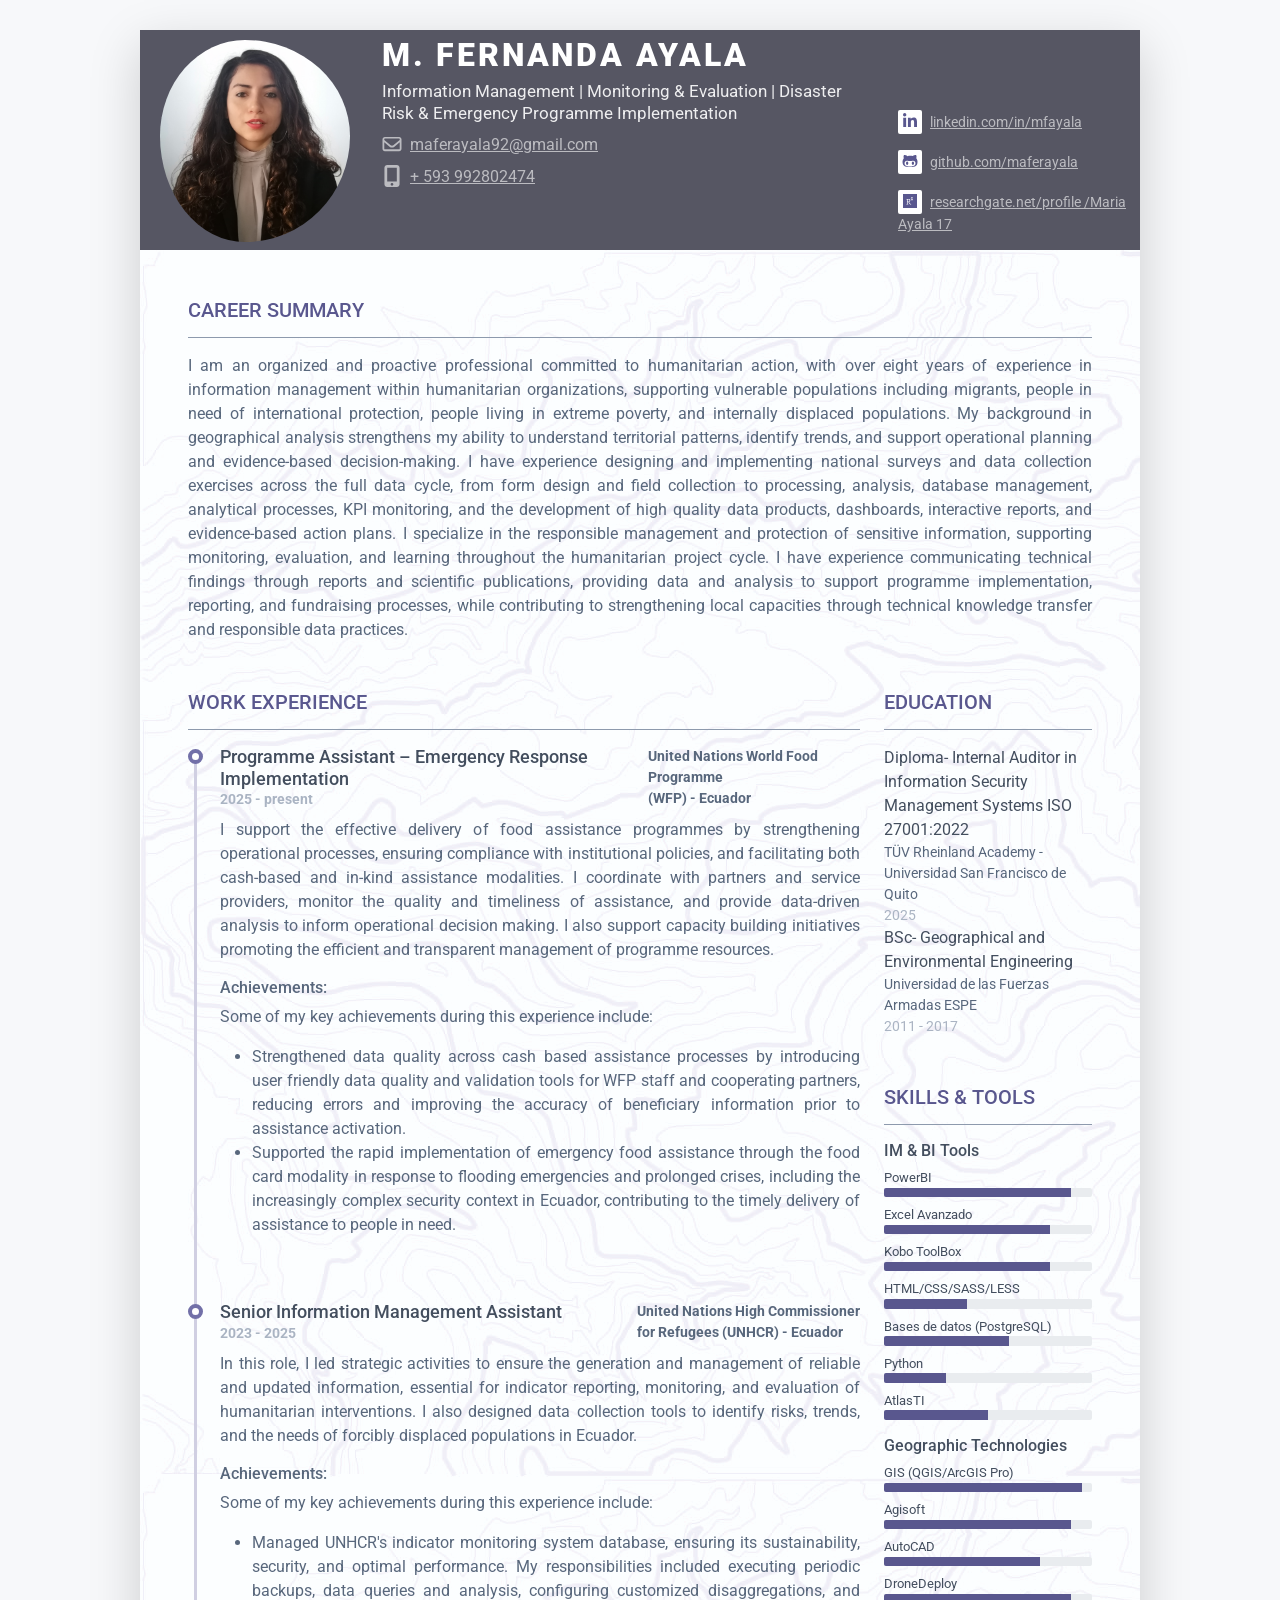
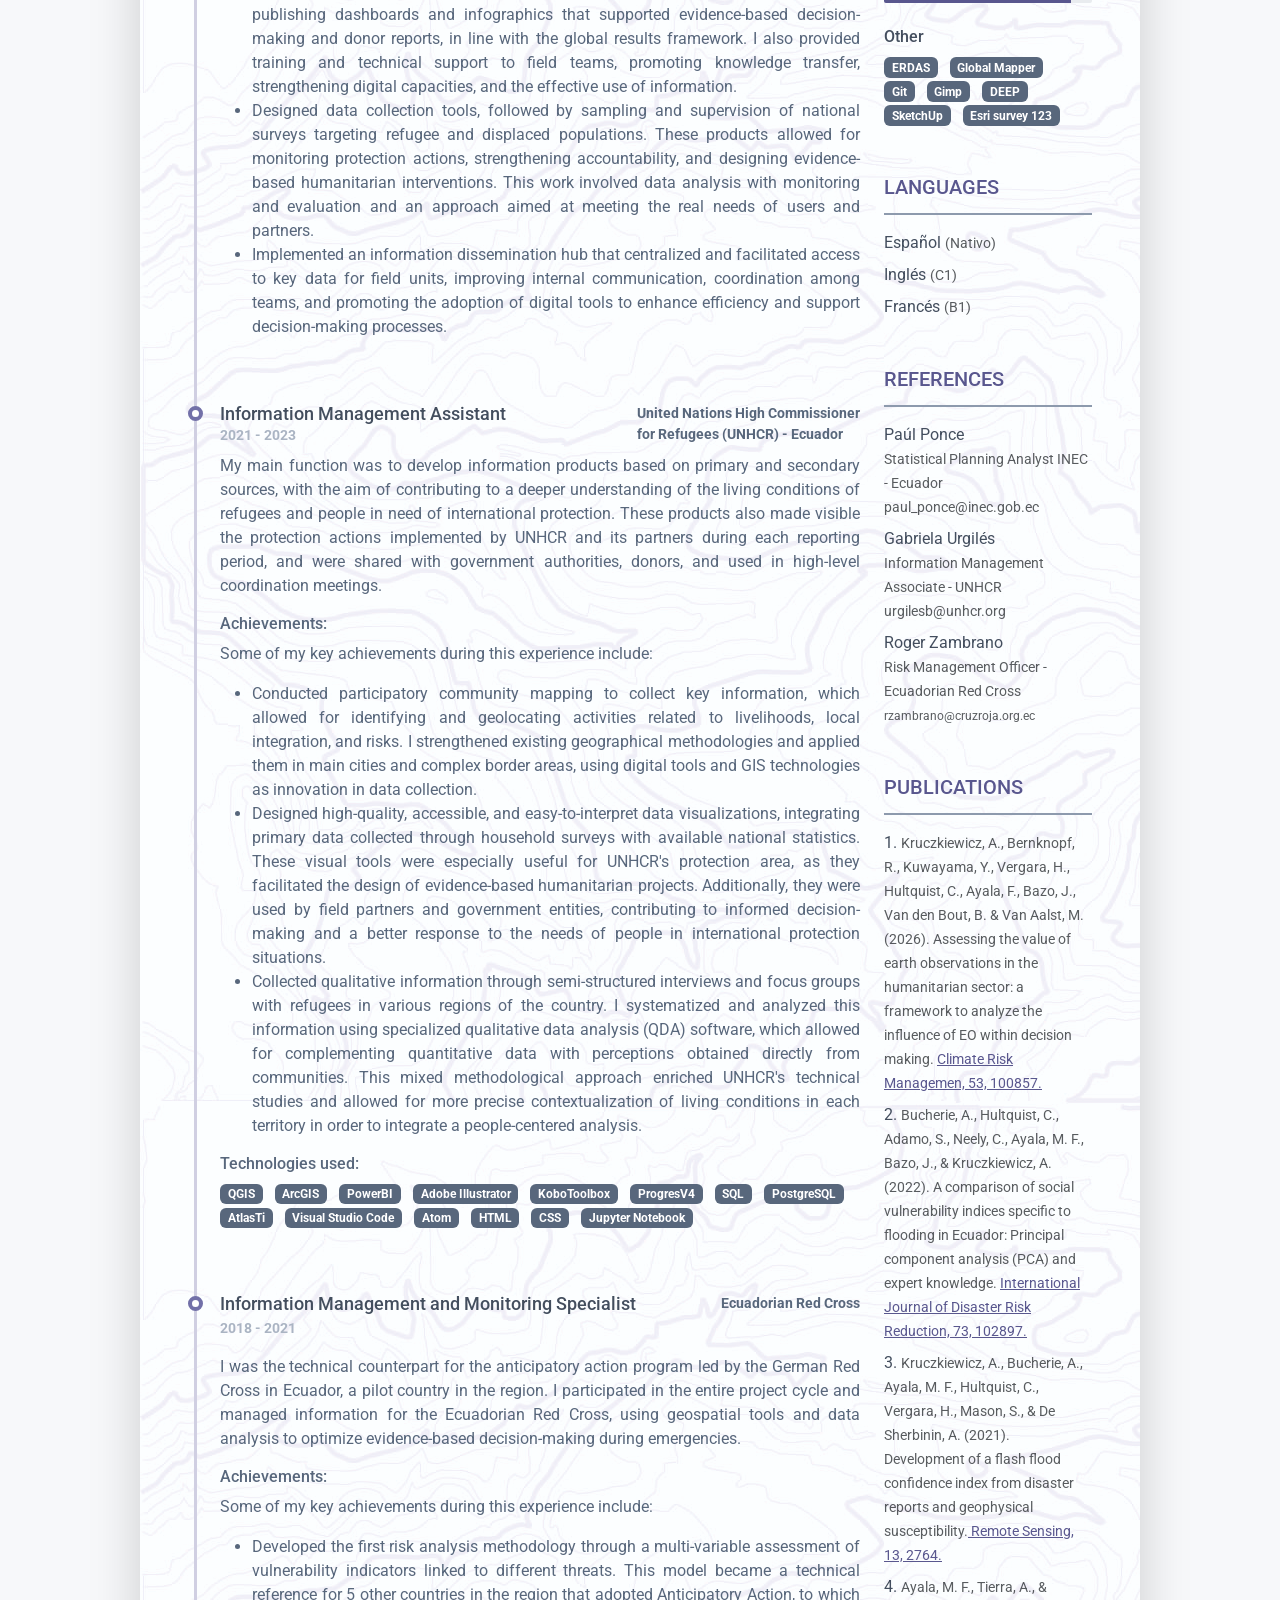
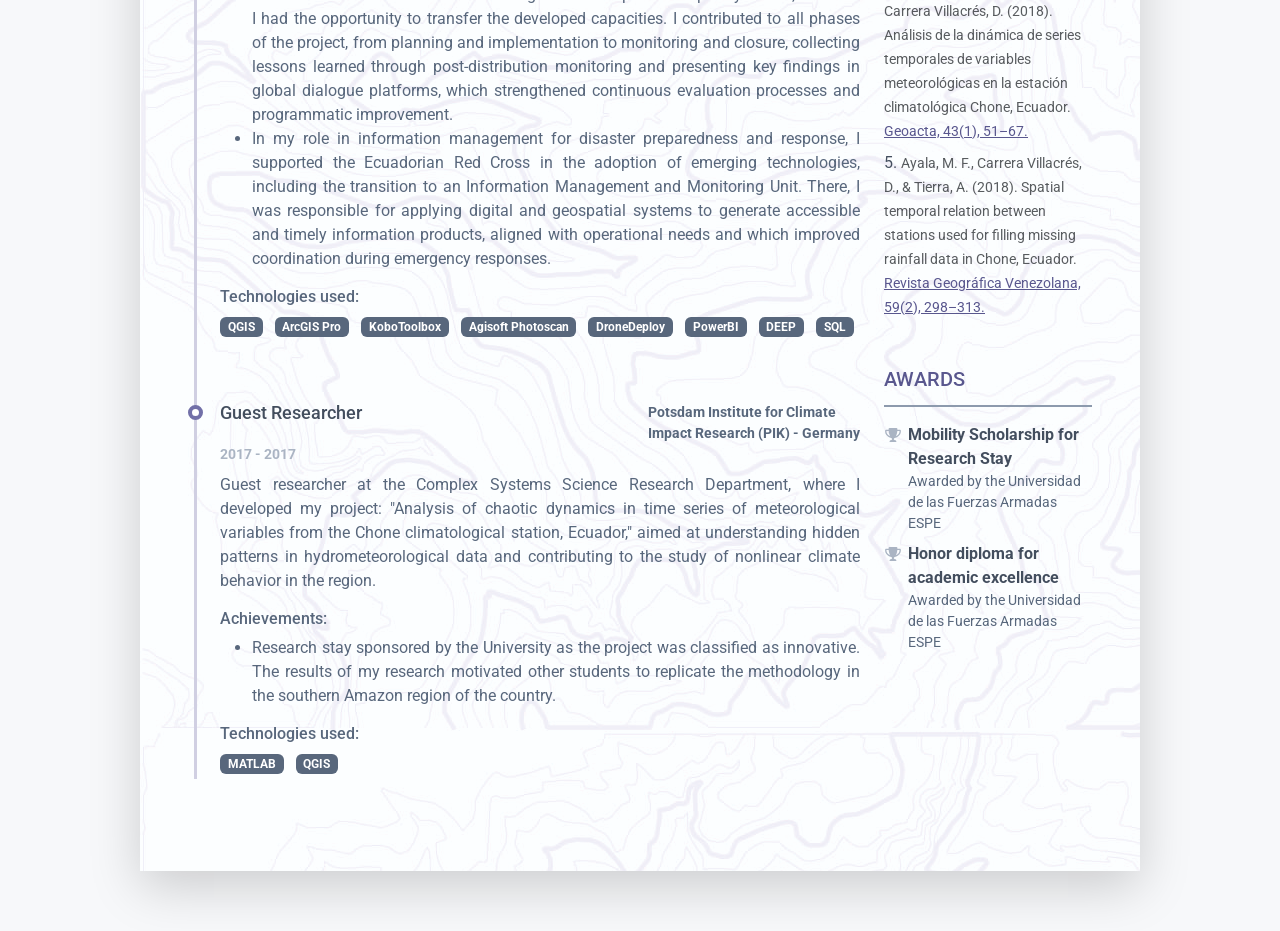
==== commit e0e665f5: "Update cv_adapted_en.html" ====
--- a/cv_adapted_en.html
+++ b/cv_adapted_en.html
@@ -89,7 +89,7 @@
                                       <div class="resume-timeline-item-header mb-2">
                                         <div class="d-flex flex-column flex-md-row">
                                             <h3 class="resume-position-title font-weight-bold mb-1">Programme Assistant – Emergency Response Implementation</h3>
-                                            <div class="resume-company-name ms-auto">United Nations World Food  <br /> Programme (WFP) - Ecuador</div>
+                                            <div class="resume-company-name ms-auto">United Nations World Food Programme <br />  (WFP) - Ecuador</div>
                                         </div><!--//row-->
                                         <div class="resume-position-time mt-n20">2025 - present</div>
                                     </div><!--//resume-timeline-item-header-->
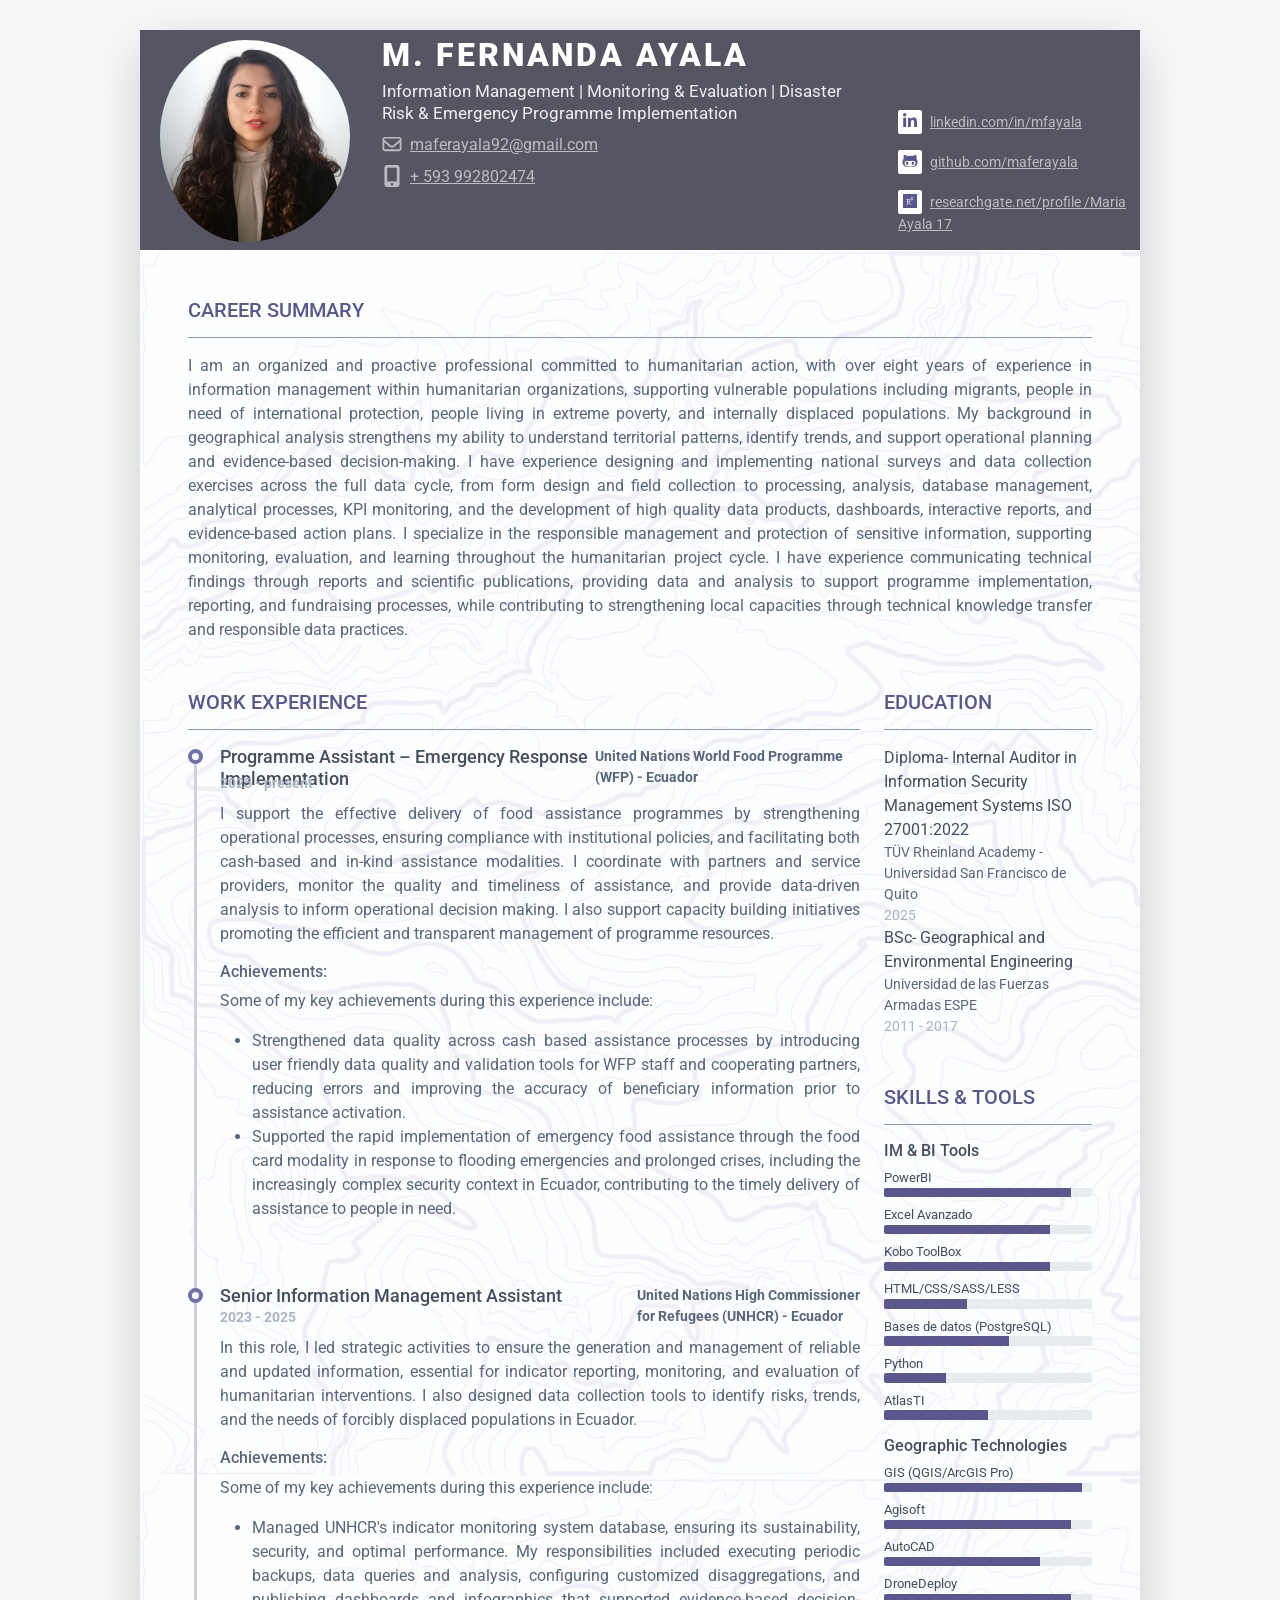
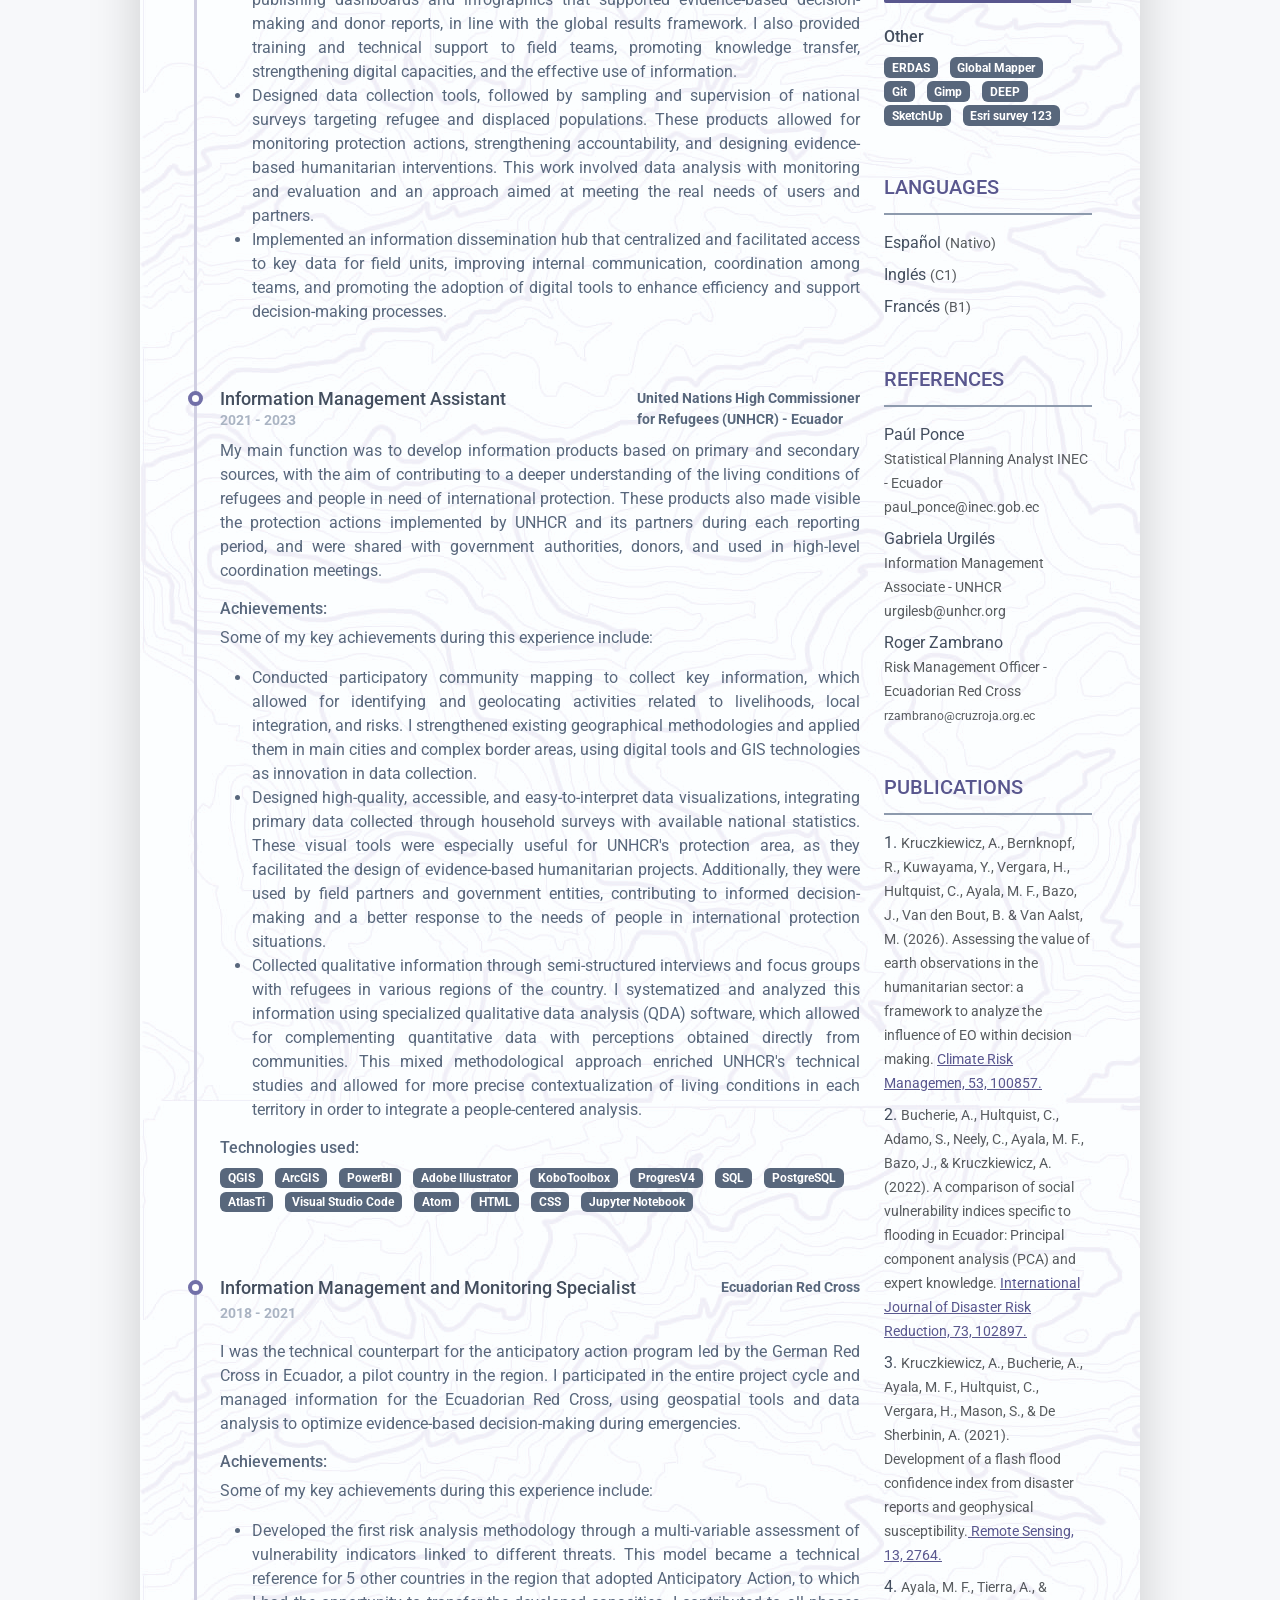
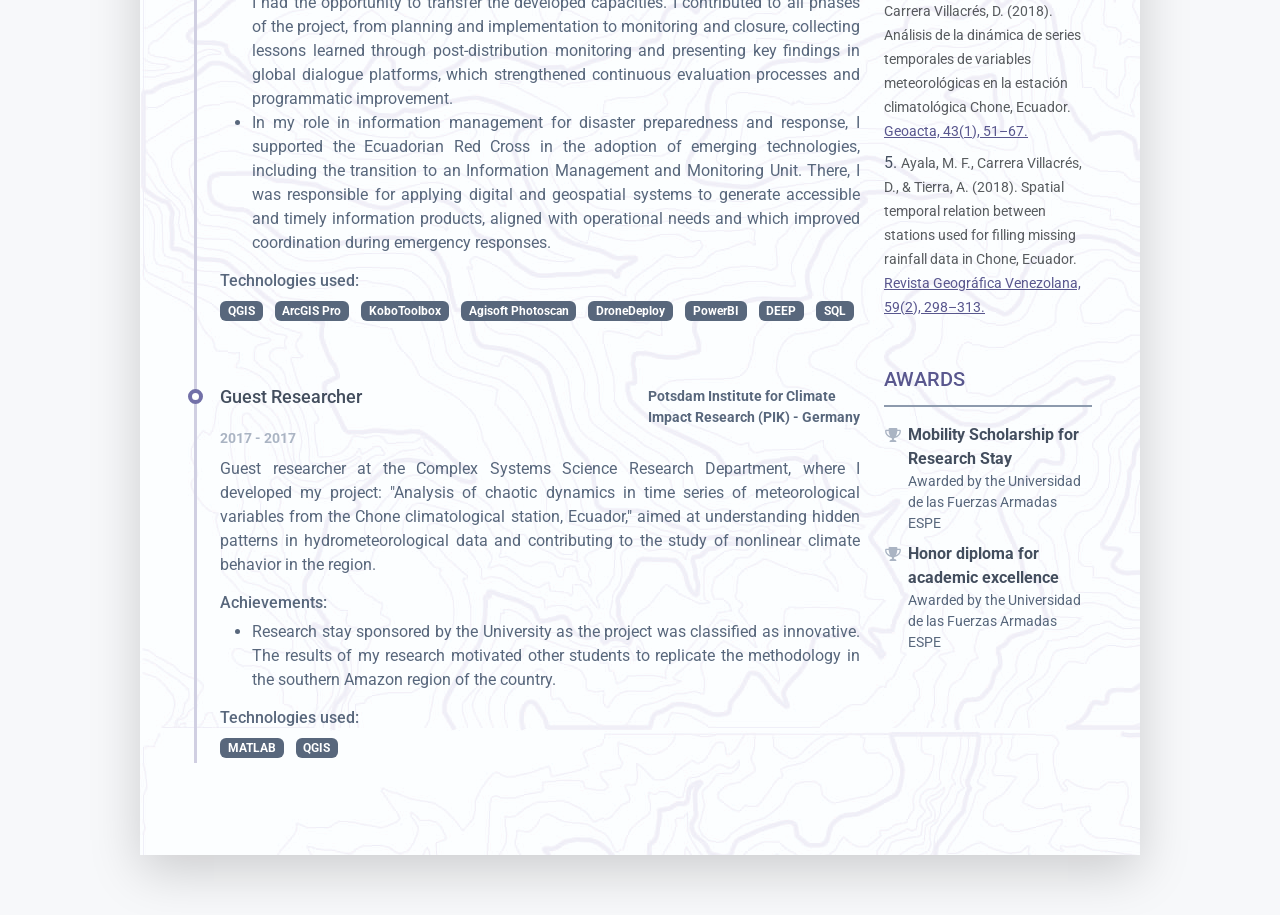
==== commit 0530522c: "Update cv_adapted_en.html" ====
--- a/cv_adapted_en.html
+++ b/cv_adapted_en.html
@@ -89,7 +89,7 @@
                                       <div class="resume-timeline-item-header mb-2">
                                         <div class="d-flex flex-column flex-md-row">
                                             <h3 class="resume-position-title font-weight-bold mb-1">Programme Assistant – Emergency Response Implementation</h3>
-                                            <div class="resume-company-name ms-auto">United Nations World Food Programme <br />  (WFP) - Ecuador</div>
+                                            <div class="resume-company-name ms-auto">United Nations World Food Programme  (WFP) - Ecuador<br />  </div>
                                         </div><!--//row-->
                                         <div class="resume-position-time mt-n20">2025 - present</div>
                                     </div><!--//resume-timeline-item-header-->
@@ -461,7 +461,7 @@
                             <ul class="list-unstyled resume-lang-list">
                                     <li class="mb-2"><span class="resume-lang-name font-weight-bold">1.</span>
                                   <small
-                                        class="text-muted font-weight-normal">Kruczkiewicz, A., Bernknopf, R., Kuwayama, Y., Vergara, H., Hultquist, C., Ayala, F., Bazo, J., Van den Bout, B. & Van Aalst, M. (2026). Assessing the value of earth observations in the humanitarian sector: a framework to analyze the influence of EO within decision making. 
+                                        class="text-muted font-weight-normal">Kruczkiewicz, A., Bernknopf, R., Kuwayama, Y., Vergara, H., Hultquist, C., Ayala, M. F., Bazo, J., Van den Bout, B. & Van Aalst, M. (2026). Assessing the value of earth observations in the humanitarian sector: a framework to analyze the influence of EO within decision making. 
                                      <a href="https://doi.org/10.1016/j.crm.2026.100857" target="_blank"> Climate Risk Managemen, 53, 100857.</a> </small>
                                 </li>
 
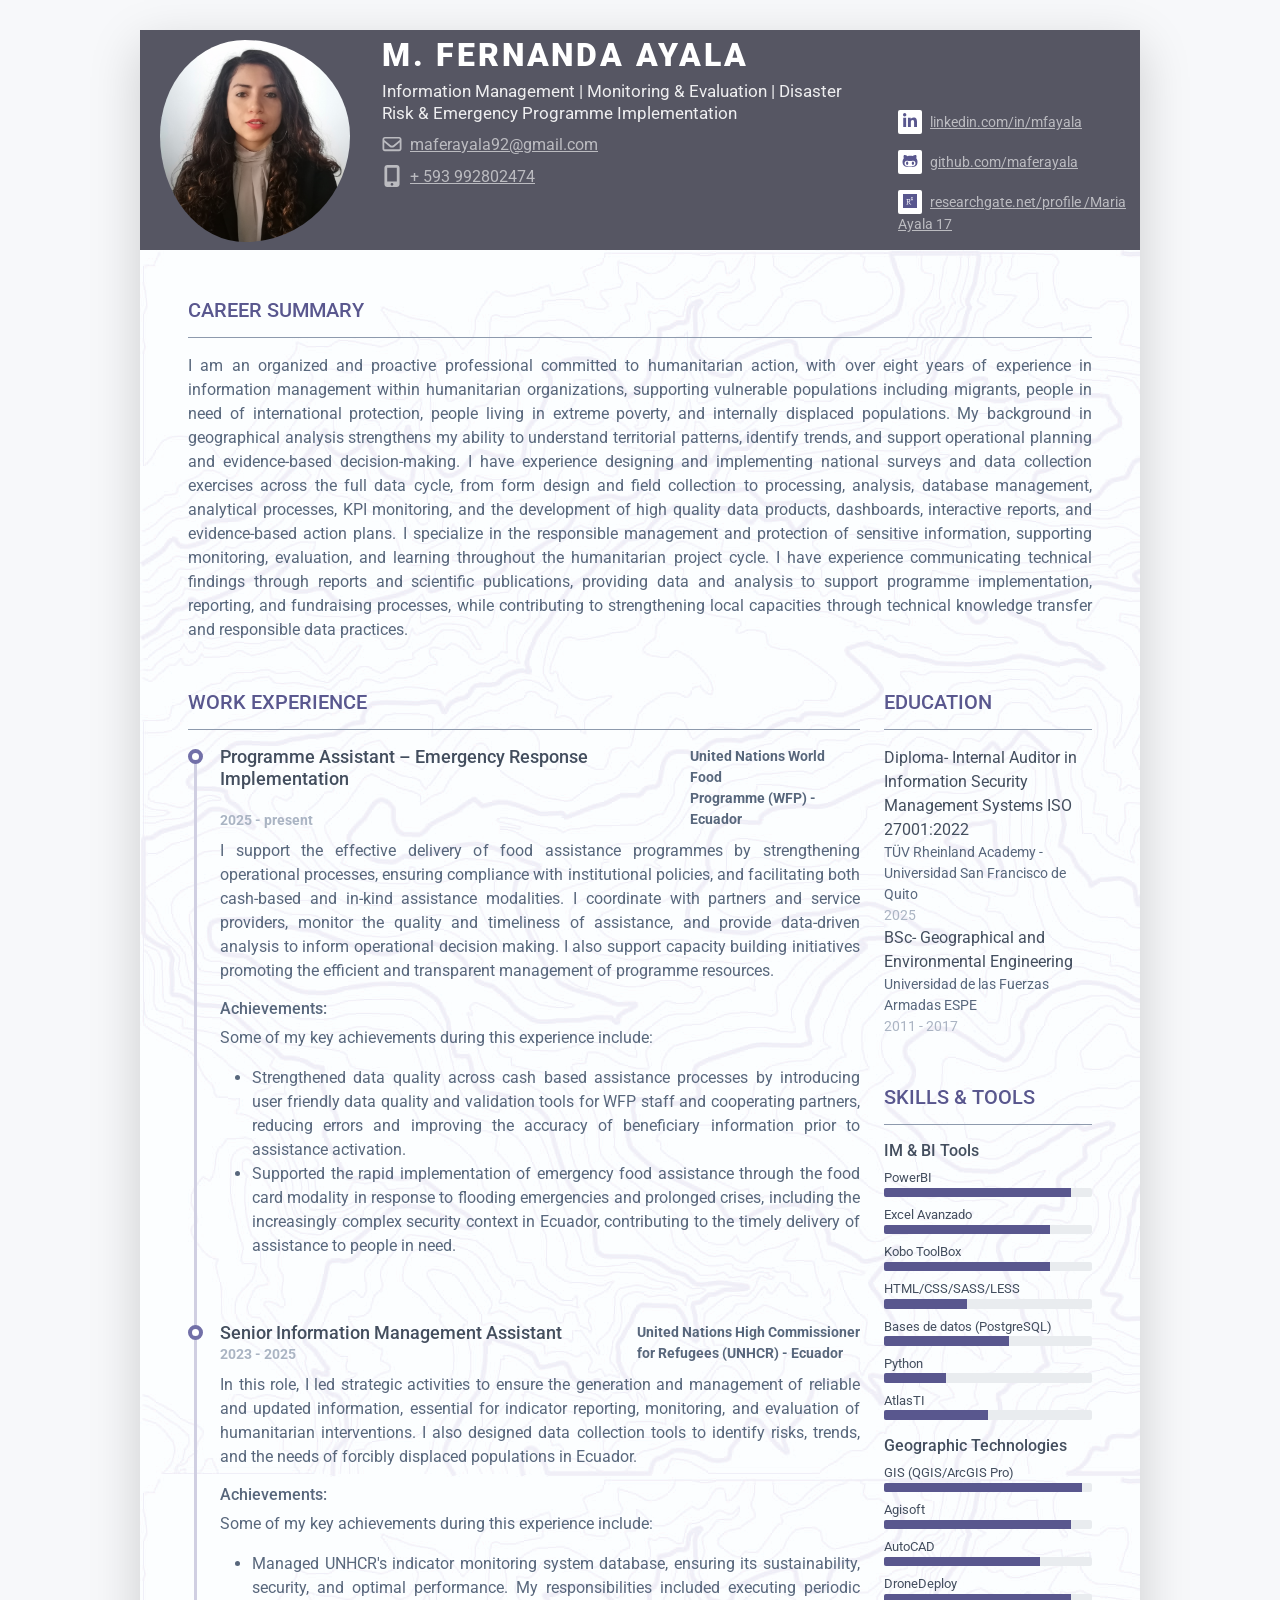
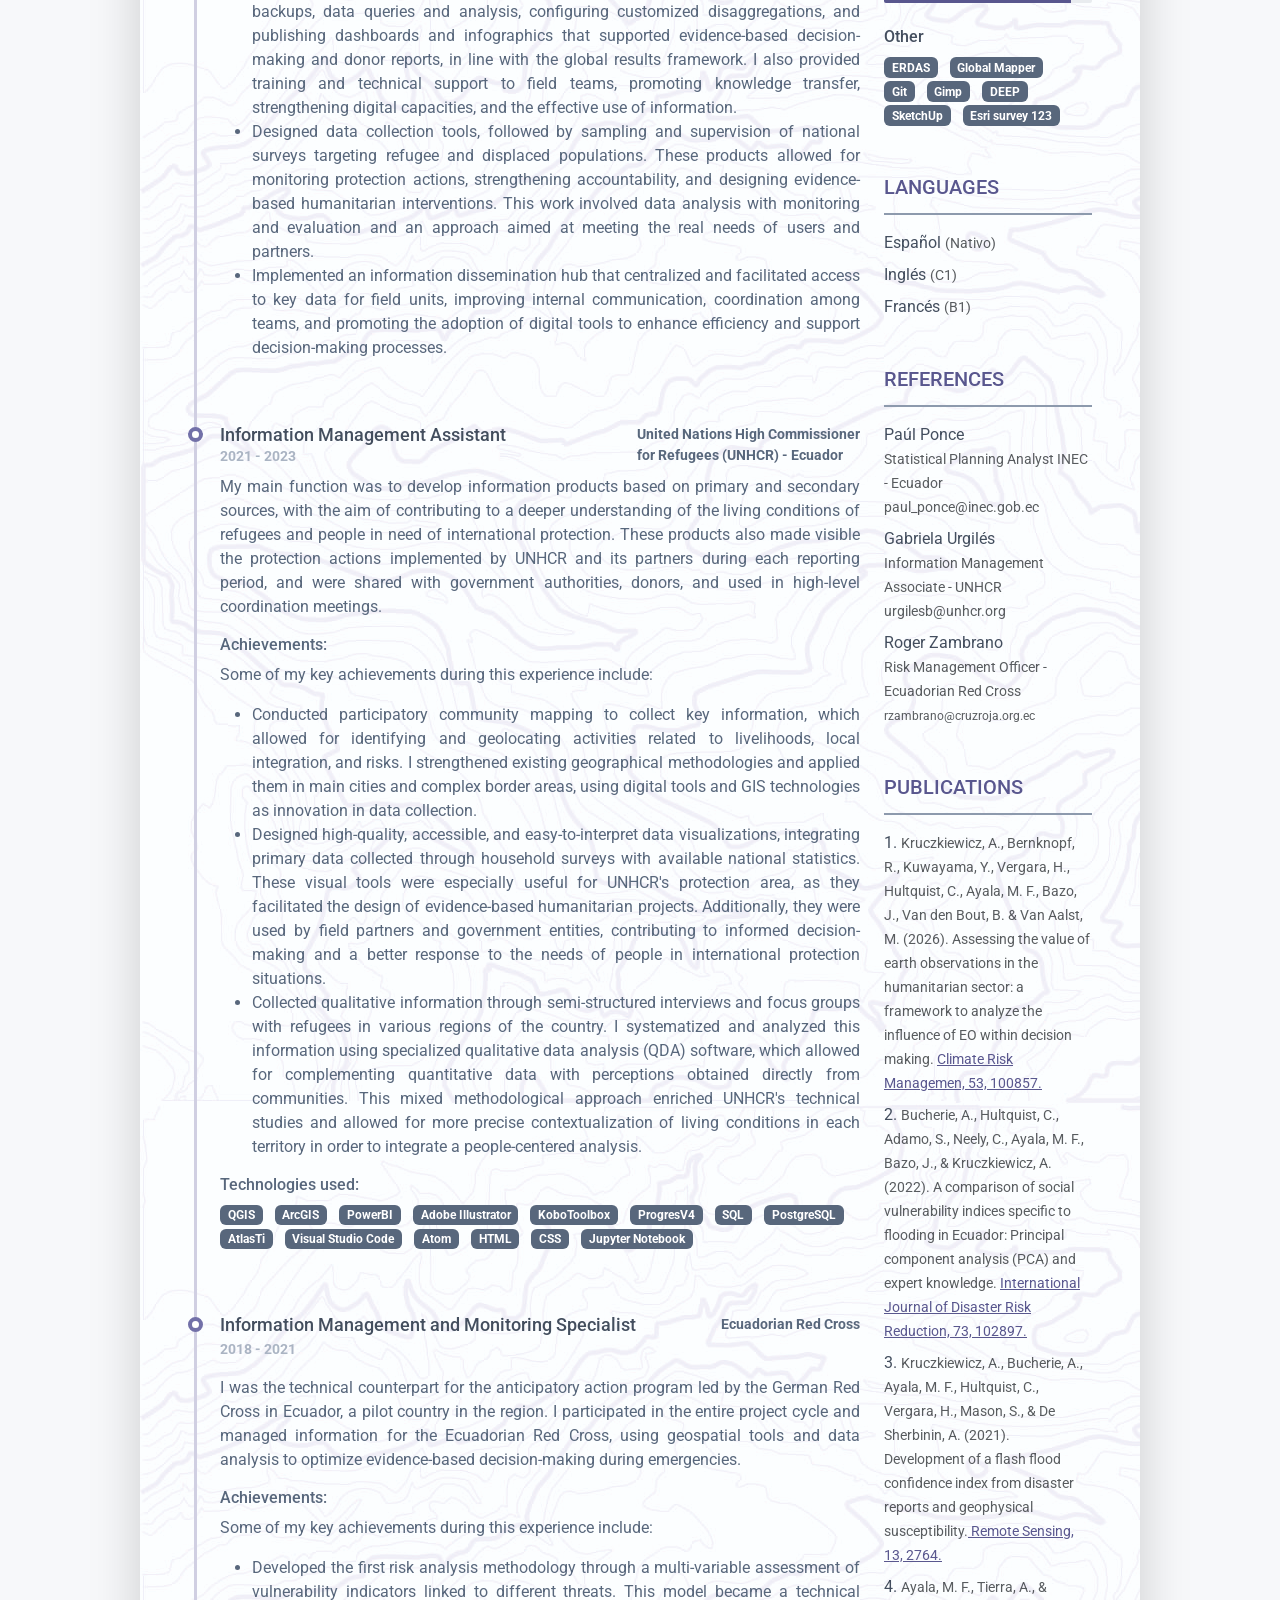
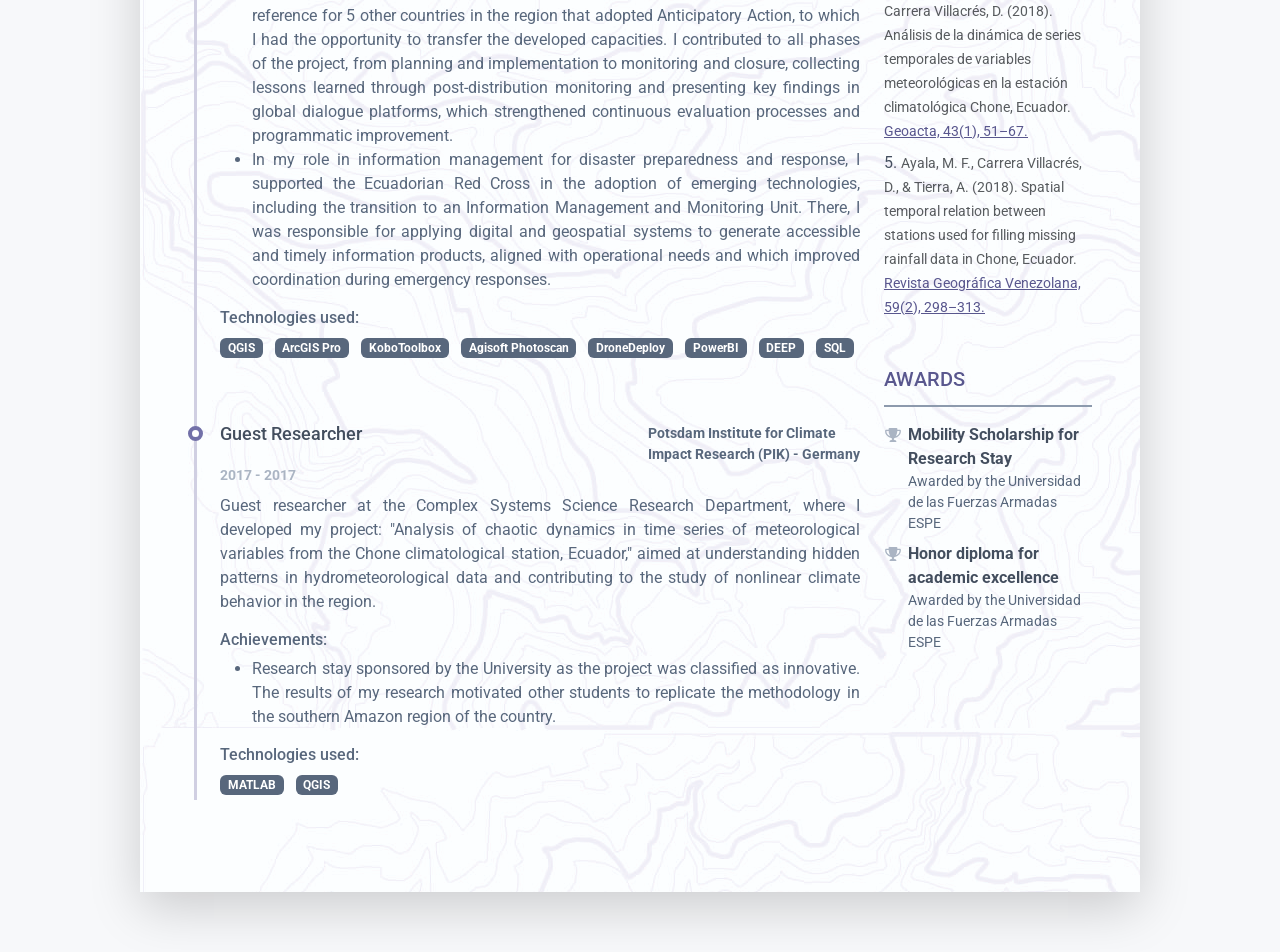
==== commit 23133cf3: "Update cv_adapted_en.html" ====
--- a/cv_adapted_en.html
+++ b/cv_adapted_en.html
@@ -89,7 +89,7 @@
                                       <div class="resume-timeline-item-header mb-2">
                                         <div class="d-flex flex-column flex-md-row">
                                             <h3 class="resume-position-title font-weight-bold mb-1">Programme Assistant – Emergency Response Implementation</h3>
-                                            <div class="resume-company-name ms-auto">United Nations World Food Programme  (WFP) - Ecuador<br />  </div>
+                                            <div class="resume-company-name ms-auto">United Nations World Food <br />Programme  (WFP) - Ecuador<br />  </div>
                                         </div><!--//row-->
                                         <div class="resume-position-time mt-n20">2025 - present</div>
                                     </div><!--//resume-timeline-item-header-->
